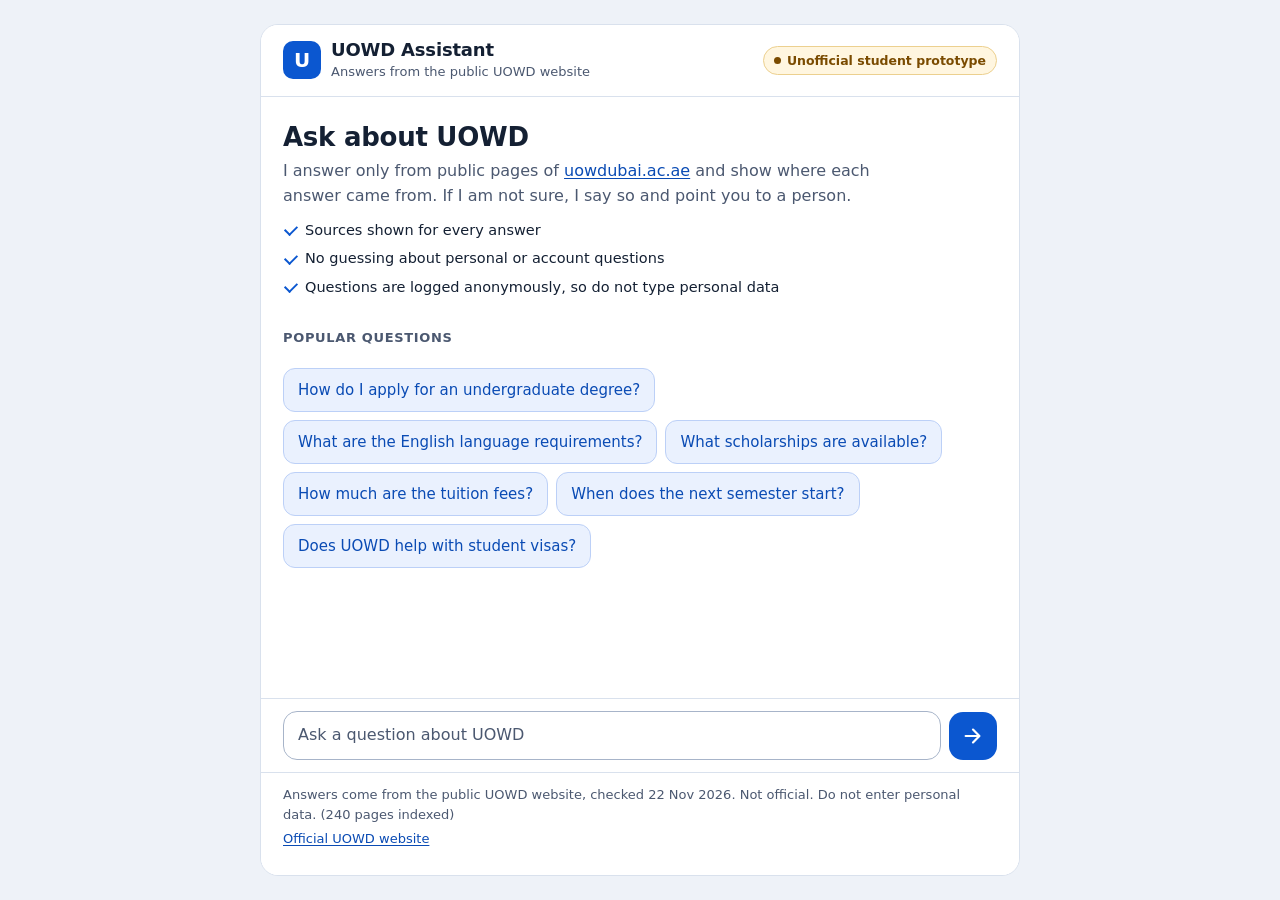
==== index.html @ b7d62529 "Static demo: UOWD Assistant runs fully in the browser (GitHub Pages) Co-Authored-By: Claude Sonnet 5" ====
<!doctype html>
<html lang="en">
<head>
<meta charset="utf-8">
<meta name="viewport" content="width=device-width, initial-scale=1, viewport-fit=cover">
<meta name="color-scheme" content="light dark">
<meta name="theme-color" content="#ffffff" media="(prefers-color-scheme: light)">
<meta name="theme-color" content="#111a2b" media="(prefers-color-scheme: dark)">
<title>UOWD Assistant</title>
<meta name="description" content="Unofficial student prototype: ask questions about the University of Wollongong in Dubai, answered only from the public website.">
<link rel="stylesheet" href="style.css">
</head>
<body>
<a class="skip" href="#question">Skip to question box</a>
<div class="app">
  <header class="top">
    <div class="brand">
      <span class="logo" aria-hidden="true">U</span>
      <div class="brand-text">
        <h1>UOWD Assistant</h1>
        <p class="sub">Answers from the public UOWD website</p>
      </div>
    </div>
    <p class="badge"><span class="badge-dot" aria-hidden="true"></span>Unofficial student prototype</p>
  </header>

  <main class="main" id="main">
    <section id="empty" class="welcome" aria-labelledby="welcome-title">
      <h2 id="welcome-title">Ask about UOWD</h2>
      <p>I answer only from public pages of <a href="https://www.uowdubai.ac.ae" target="_blank" rel="noopener noreferrer">uowdubai.ac.ae</a> and show where each answer came from. If I am not sure, I say so and point you to a person.</p>
      <ul class="promises">
        <li>Sources shown for every answer</li>
        <li>No guessing about personal or account questions</li>
        <li>Questions are logged anonymously, so do not type personal data</li>
      </ul>
    </section>

    <div id="thread" class="thread" role="log" aria-live="polite" aria-relevant="additions" aria-label="Conversation"></div>

    <section class="suggest" aria-labelledby="suggest-title">
      <div class="suggest-head">
        <h2 id="suggest-title" class="suggest-title">Popular questions</h2>
        <button id="moreBtn" class="more-btn" type="button" aria-expanded="true" aria-controls="chips" hidden>More questions</button>
      </div>
      <div id="chips" class="chips"></div>
    </section>

    <p id="status" class="status" role="status" aria-live="polite"></p>
  </main>

  <form id="form" class="composer" autocomplete="off">
    <label for="question" class="sr">Your question about UOWD</label>
    <textarea id="question" rows="1" maxlength="400" dir="auto" placeholder="Ask a question about UOWD" enterkeyhint="send" aria-describedby="composer-hint"></textarea>
    <button id="send" type="submit" class="send" aria-label="Send question">
      <svg viewBox="0 0 24 24" width="22" height="22" aria-hidden="true" focusable="false"><path d="M4 12h13M12 5l7 7-7 7" fill="none" stroke="currentColor" stroke-width="2.4" stroke-linecap="round" stroke-linejoin="round"/></svg>
    </button>
    <p id="composer-hint" class="sr">Press Enter to send, Shift and Enter for a new line. Do not enter personal data.</p>
  </form>

  <footer class="foot">
    <p id="footnote">Answers come from the public UOWD website. Not official. Do not enter personal data.</p>
    <p><a href="https://www.uowdubai.ac.ae" target="_blank" rel="noopener noreferrer">Official UOWD website</a></p>
  </footer>
</div>
<script src="engine.js"></script>
<script src="static-api.js"></script>
<script src="app.js"></script>
</body>
</html>
---- style.css ----
/* UOWD Assistant: plain, light, white and blue helpdesk. No external fonts. */
:root {
  color-scheme: light dark;
  --page: #eef2f8;
  --surface: #ffffff;
  --surface-2: #f5f8fc;
  --ink: #142033;
  --muted: #4b5870;        /* 7.0:1 on white */
  --line: #d9e1ed;
  --line-strong: #a7b4c9;
  --blue: #0b57d0;         /* 6.0:1 with white text */
  --blue-hover: #0846ad;
  --blue-ink: #0a4bb4;     /* links, 7.1:1 on white */
  --blue-soft: #eaf1fe;
  --blue-line: #bcd0f7;
  --ok: #0b6b3a;
  --warn: #7a4b00;
  --warn-soft: #fff6e0;
  --warn-line: #ecd08f;
  --bad: #a1252b;
  --bad-soft: #fdecec;
  --bad-line: #efc0c0;
  --focus: #0b57d0;
  --user: #0b57d0;
  --user-ink: #ffffff;
  --shadow: 0 1px 2px rgba(20, 32, 51, .06), 0 2px 8px rgba(20, 32, 51, .05);
  --radius: 14px;
}
@media (prefers-color-scheme: dark) {
  :root {
    --page: #0b1220;
    --surface: #111a2b;
    --surface-2: #17223a;
    --ink: #e7edf7;
    --muted: #a9b6cb;      /* 8.4:1 on surface */
    --line: #26344f;
    --line-strong: #4a5b7c;
    --blue: #2a5fd0;       /* 5.8:1 with white text */
    --blue-hover: #3a6fe0;
    --blue-ink: #8fb3ff;   /* links, 7.6:1 on surface */
    --blue-soft: #16264a;
    --blue-line: #2f4c88;
    --ok: #7fd8a6;
    --warn: #f2c66d;
    --warn-soft: #2a2312;
    --warn-line: #5f4c1f;
    --bad: #ff9c9c;
    --bad-soft: #2c1517;
    --bad-line: #673035;
    --focus: #8fb3ff;
    --user: #2a5fd0;
    --user-ink: #ffffff;   /* 5.6:1 */
    --shadow: none;
  }
}

* { box-sizing: border-box; }
html { -webkit-text-size-adjust: 100%; }
body {
  margin: 0; background: var(--page); color: var(--ink);
  font: 16px/1.55 system-ui, -apple-system, "Segoe UI", Roboto, "Noto Sans", "Noto Sans Arabic", Tahoma, Arial, sans-serif;
  overflow-x: hidden;
}
.sr { position: absolute !important; width: 1px; height: 1px; overflow: hidden; clip: rect(0 0 0 0); white-space: nowrap; margin: -1px; padding: 0; border: 0; }
.skip { position: absolute; left: -999px; top: 0; background: var(--surface); color: var(--blue-ink); padding: 10px 14px; z-index: 20; border-radius: 8px; }
.skip:focus { left: 8px; top: 8px; }
a { color: var(--blue-ink); text-underline-offset: 2px; overflow-wrap: anywhere; }
:focus-visible { outline: 3px solid var(--focus); outline-offset: 2px; border-radius: 6px; }
button { font: inherit; }
[hidden] { display: none !important; }

/* Layout */
.app { max-width: 760px; margin: 0 auto; min-height: 100vh; min-height: 100dvh; display: flex; flex-direction: column; background: var(--surface); }
.top { display: flex; flex-wrap: wrap; align-items: center; justify-content: space-between; gap: 8px 12px; padding: 12px 16px; border-bottom: 1px solid var(--line); background: var(--surface); }
.brand { display: flex; gap: 10px; align-items: center; min-width: 0; }
.logo { flex: none; width: 38px; height: 38px; border-radius: 10px; background: var(--blue); color: #fff; font-weight: 700; font-size: 20px; display: grid; place-items: center; }
h1 { margin: 0; font-size: 18px; line-height: 1.2; letter-spacing: -.01em; }
.sub { margin: 1px 0 0; font-size: 13px; color: var(--muted); }
.badge { display: inline-flex; align-items: center; gap: 6px; margin: 0; padding: 4px 10px; border-radius: 999px; background: var(--warn-soft); color: var(--warn); font-size: 12.5px; font-weight: 600; border: 1px solid var(--warn-line); white-space: nowrap; }
.badge-dot { width: 7px; height: 7px; border-radius: 50%; background: currentColor; }

.main { flex: 1; padding: 16px; display: flex; flex-direction: column; gap: 14px; min-width: 0; }

/* Welcome */
.welcome { padding: 2px 0 4px; }
.welcome h2 { margin: 0 0 6px; font-size: 22px; line-height: 1.25; letter-spacing: -.01em; }
.welcome p { margin: 0 0 10px; color: var(--muted); max-width: 60ch; }
.promises { margin: 0; padding: 0; list-style: none; display: grid; gap: 6px; font-size: 14.5px; color: var(--ink); }
.promises li { position: relative; padding-left: 22px; }
.promises li::before { content: ""; position: absolute; left: 2px; top: .45em; width: 10px; height: 6px; border-left: 2px solid var(--blue); border-bottom: 2px solid var(--blue); transform: rotate(-45deg); }

/* Suggestions */
.suggest { display: flex; flex-direction: column; gap: 8px; }
.suggest-head { display: flex; align-items: center; justify-content: space-between; gap: 8px; min-height: 44px; }
.suggest-title { margin: 0; font-size: 13px; font-weight: 700; color: var(--muted); text-transform: uppercase; letter-spacing: .05em; }
.suggest.collapsed .suggest-title { position: absolute; width: 1px; height: 1px; overflow: hidden; clip: rect(0 0 0 0); }
.more-btn { min-height: 44px; padding: 0 14px; border: 1px solid var(--line-strong); border-radius: 999px; background: var(--surface); color: var(--blue-ink); font-size: 14.5px; font-weight: 600; cursor: pointer; display: inline-flex; align-items: center; gap: 6px; }
.more-btn::after { content: ""; width: 7px; height: 7px; border-right: 2px solid currentColor; border-bottom: 2px solid currentColor; transform: rotate(45deg) translate(-2px, -2px); }
.more-btn[aria-expanded="true"]::after { transform: rotate(-135deg) translate(-1px, -1px); }
.more-btn:hover { background: var(--blue-soft); }
.chips { display: flex; flex-wrap: wrap; gap: 8px; }
.chip { text-align: start; min-height: 44px; padding: 9px 14px; border: 1px solid var(--blue-line); background: var(--blue-soft); color: var(--blue-ink); font-size: 15px; font-weight: 500; line-height: 1.35; border-radius: 12px; cursor: pointer; max-width: 100%; }
.chip:hover:not(:disabled) { border-color: var(--blue); }
.chip:disabled { opacity: .55; cursor: default; }
.status { margin: 0; min-height: 1.2em; font-size: 14px; color: var(--muted); }
.status:empty { min-height: 0; }

/* Thread */
.thread { display: flex; flex-direction: column; gap: 16px; }
.thread:empty { display: none; }
.row { scroll-margin: 12px 0 100px; display: flex; flex-direction: column; max-width: 100%; min-width: 0; }
.row.user { align-items: flex-end; }
.user .bubble { padding: 10px 14px; border-radius: 18px 18px 4px 18px; max-width: 88%; background: var(--user); color: var(--user-ink); overflow-wrap: anywhere; white-space: pre-wrap; }

/* Answer card */
.card { width: 100%; background: var(--surface); border: 1px solid var(--line); border-radius: var(--radius); box-shadow: var(--shadow); overflow: hidden; }
.card-body { padding: 14px 16px 12px; }
.card-kicker { display: flex; align-items: center; gap: 8px; margin: 0 0 6px; font-size: 13px; font-weight: 700; color: var(--muted); text-transform: uppercase; letter-spacing: .05em; }
.answer { font-size: 16.5px; line-height: 1.6; overflow-wrap: anywhere; }
.answer p { margin: 0 0 .75em; max-width: 65ch; }
.answer p:last-child, .answer ul:last-child { margin-bottom: 0; }
.answer ul { margin: 0 0 .75em; padding-inline-start: 1.2em; }
.answer li { margin: 0 0 .3em; }
.meta { display: flex; flex-wrap: wrap; align-items: center; gap: 4px 6px; margin: 12px 0 0; font-size: 13.5px; color: var(--muted); }
.meta .sep { opacity: .6; }
.conf-dot { display: inline-block; width: 8px; height: 8px; border-radius: 50%; margin-inline-end: 4px; vertical-align: 1px; }
.conf-high .conf-dot { background: var(--ok); }
.conf-medium .conf-dot { background: var(--warn); }
.conf-low .conf-dot { background: var(--bad); }
.actions { display: flex; flex-wrap: wrap; align-items: center; gap: 8px; padding: 8px 12px; border-top: 1px solid var(--line); background: var(--surface-2); }
.actions .spacer { flex: 1; }
.btn { display: inline-flex; align-items: center; justify-content: center; gap: 6px; min-height: 44px; min-width: 44px; padding: 0 12px; border: 1px solid var(--line-strong); border-radius: 10px; background: var(--surface); color: var(--ink); font-size: 14.5px; font-weight: 500; cursor: pointer; }
.btn:hover:not(:disabled) { border-color: var(--blue); color: var(--blue-ink); }
.btn:disabled { cursor: default; opacity: .6; }
.btn svg { flex: none; }
.btn.primary { background: var(--blue); border-color: var(--blue); color: #fff; }
.btn.primary:hover:not(:disabled) { background: var(--blue-hover); border-color: var(--blue-hover); color: #fff; }
.btn.picked { border-color: var(--blue); background: var(--blue-soft); color: var(--blue-ink); font-weight: 700; opacity: 1; }
.fb { display: inline-flex; align-items: center; gap: 8px; margin-inline-start: auto; }
.fb-label { font-size: 14px; color: var(--muted); }

/* Refused */
.card.refused { border-color: var(--warn-line); }
.card.refused .card-kicker { color: var(--warn); }

/* Sources */
.sources-wrap { padding: 0 16px 14px; }
.sources-title { margin: 4px 0 8px; font-size: 13px; font-weight: 700; color: var(--muted); text-transform: uppercase; letter-spacing: .05em; }
.sources { margin: 0; padding: 0; list-style: none; display: grid; gap: 8px; }
.source { border: 1px solid var(--line); border-radius: 12px; padding: 10px 12px; background: var(--surface-2); min-width: 0; }
.source-title { margin: 0; font-size: 15px; font-weight: 600; line-height: 1.35; overflow-wrap: anywhere; }
.source-path { margin: 2px 0 0; font-size: 12.5px; color: var(--muted); font-family: ui-monospace, "Cascadia Mono", Consolas, monospace; overflow-wrap: anywhere; direction: ltr; text-align: start; }
.source-snippet { margin: 6px 0 0; font-size: 14px; line-height: 1.5; color: var(--muted); overflow-wrap: anywhere; }
.source-link { display: inline-flex; align-items: center; gap: 4px; min-height: 44px; margin-top: 2px; font-size: 14.5px; font-weight: 600; }
.show-more { margin-top: 8px; width: 100%; }

/* Hand-off */
.handoff { display: flex; gap: 12px; margin: 0 16px 14px; padding: 12px 14px; border: 1px solid var(--blue-line); border-inline-start: 4px solid var(--blue); border-radius: 12px; background: var(--blue-soft); }
.handoff-icon { flex: none; width: 32px; height: 32px; border-radius: 50%; background: var(--blue); color: #fff; display: grid; place-items: center; }
.handoff h3 { margin: 0 0 2px; font-size: 15.5px; color: var(--ink); }
.handoff p { margin: 0; font-size: 15px; line-height: 1.5; overflow-wrap: anywhere; }

/* Loading */
.loading .card-body { padding-bottom: 14px; }
.typing { display: inline-flex; gap: 5px; align-items: center; height: 20px; }
.dot { width: 7px; height: 7px; border-radius: 50%; background: var(--muted); animation: blink 1.2s infinite ease-in-out; }
.dot:nth-child(2) { animation-delay: .2s; }
.dot:nth-child(3) { animation-delay: .4s; }
.skel { height: 12px; border-radius: 6px; margin: 10px 0 0; background: linear-gradient(90deg, var(--surface-2) 0%, var(--line) 50%, var(--surface-2) 100%); background-size: 200% 100%; animation: shimmer 1.4s infinite linear; }
.skel.w1 { width: 92%; } .skel.w2 { width: 78%; } .skel.w3 { width: 55%; }
.slow-note { display: flex; flex-wrap: wrap; align-items: center; gap: 8px 12px; margin: 12px 0 0; font-size: 14px; color: var(--muted); }
@keyframes blink { 0%, 80%, 100% { opacity: .25; } 40% { opacity: 1; } }
@keyframes shimmer { from { background-position: 100% 0; } to { background-position: -100% 0; } }

/* Error */
.card.error { border-color: var(--bad-line); background: var(--bad-soft); }
.card.error .card-kicker { color: var(--bad); }
.card.error .answer { font-size: 15.5px; }

/* Composer */
.composer { position: sticky; bottom: 0; z-index: 4; display: flex; align-items: flex-end; gap: 8px; padding: 10px 16px calc(10px + env(safe-area-inset-bottom)); background: var(--surface); border-top: 1px solid var(--line); }
.composer textarea { flex: 1; min-width: 0; min-height: 48px; max-height: 140px; resize: none; padding: 12px 14px; border: 1px solid var(--line-strong); border-radius: 14px; font: inherit; line-height: 1.4; color: var(--ink); background: var(--surface); }
.composer textarea::placeholder { color: var(--muted); opacity: 1; }
.composer textarea:focus-visible { border-color: var(--blue); outline: 3px solid var(--focus); outline-offset: 1px; }
.send { flex: none; width: 48px; height: 48px; border: 0; border-radius: 14px; background: var(--blue); color: #fff; cursor: pointer; display: grid; place-items: center; }
.send:hover:not(:disabled) { background: var(--blue-hover); }
.send:disabled { opacity: .5; cursor: default; }

.foot { padding: 12px 16px 18px; font-size: 13px; color: var(--muted); border-top: 1px solid var(--line); background: var(--surface); }
.foot p { margin: 0 0 4px; }
.foot a { display: inline-block; min-height: 24px; }

@media (prefers-reduced-motion: reduce) {
  .dot, .skel { animation: none; }
  .dot { opacity: .6; }
  * { scroll-behavior: auto !important; transition: none !important; }
}

@media (min-width: 760px) {
  .app { margin: 24px auto; min-height: calc(100vh - 48px); border-radius: 18px; border: 1px solid var(--line); overflow: clip; }
  .top { padding: 14px 22px; }
  .main { padding: 22px; }
  .composer { padding: 12px 22px; }
  .foot { padding: 12px 22px 18px; }
  .user .bubble { max-width: 75%; }
  .welcome h2 { font-size: 26px; }
}
@media (max-width: 360px) {
  .main, .top, .composer, .foot { padding-left: 12px; padding-right: 12px; }
  .card-body { padding: 12px; }
  .sources-wrap { padding: 0 12px 12px; }
  .handoff { margin: 0 12px 12px; }
  .actions { padding: 8px; gap: 6px; }
  .actions .btn { padding: 0 10px; }
  .badge { font-size: 12px; }
}
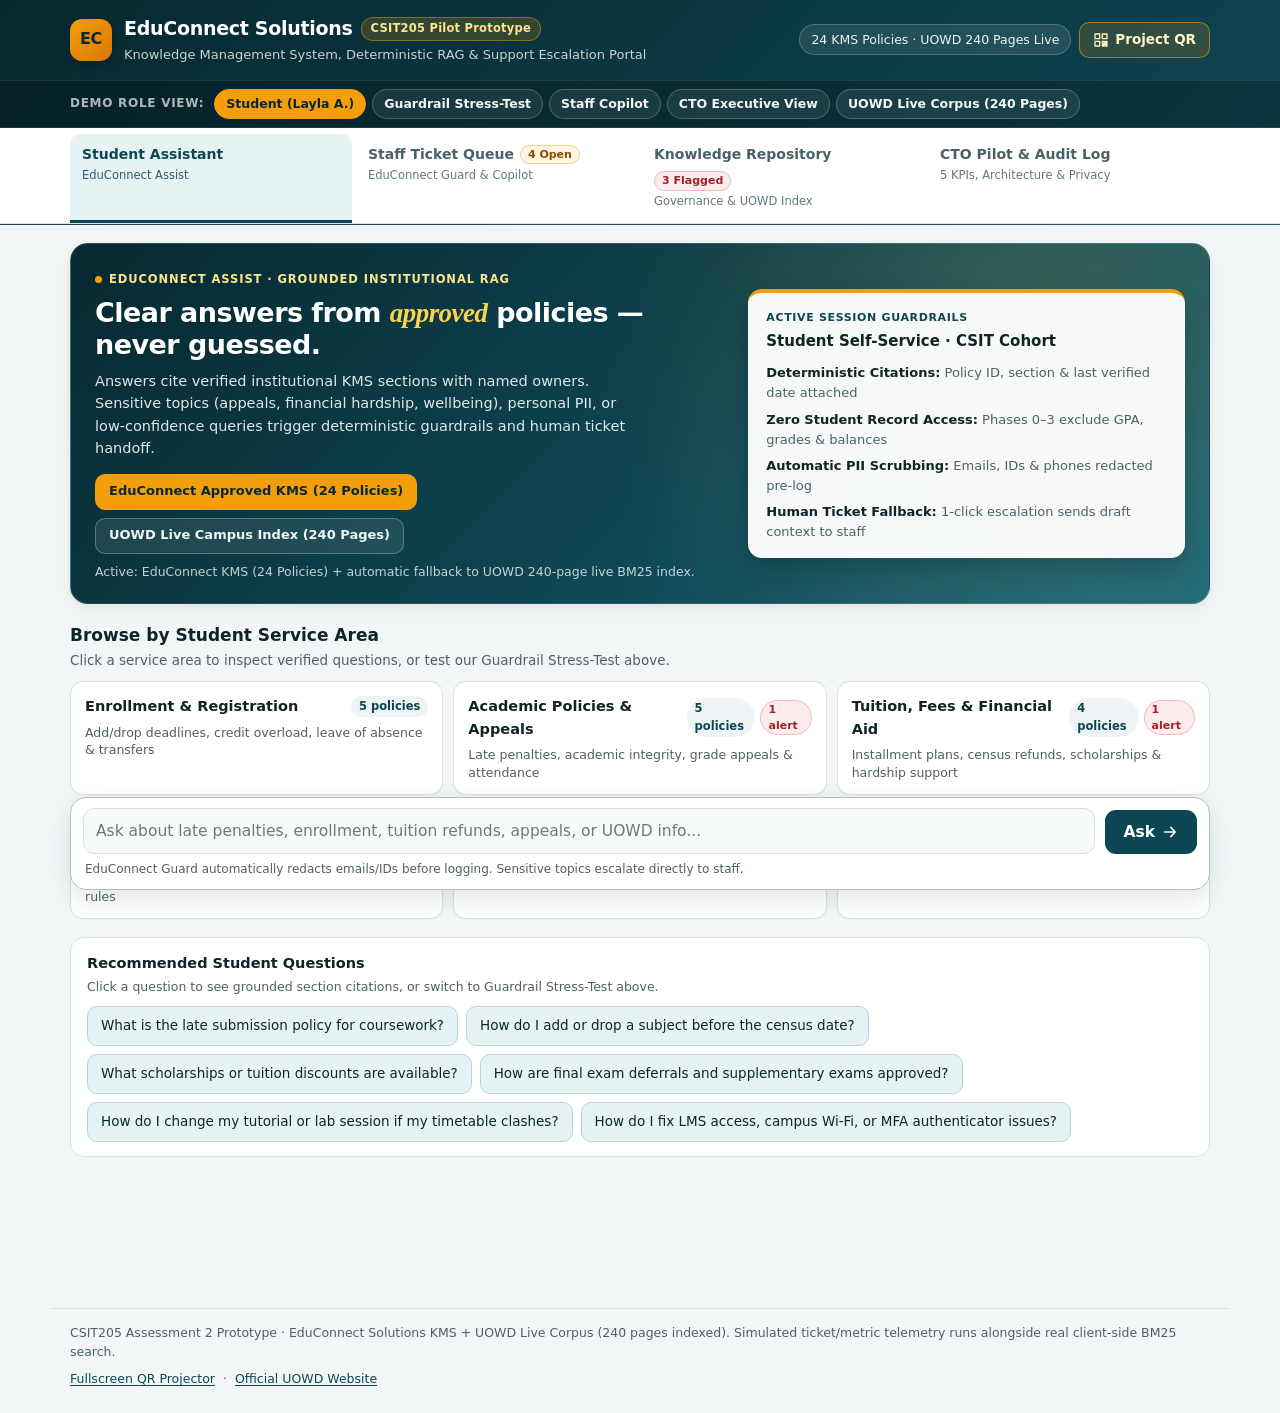
==== commit 7d97aee2: "Upgrade portal to EduConnect Solutions KMS & RAG Pilot + UOWD Live Corpus" ====
--- a/index.html
+++ b/index.html
@@ -3,67 +3,344 @@
 <head>
 <meta charset="utf-8">
 <meta name="viewport" content="width=device-width, initial-scale=1, viewport-fit=cover">
-<meta name="color-scheme" content="light dark">
-<meta name="theme-color" content="#ffffff" media="(prefers-color-scheme: light)">
-<meta name="theme-color" content="#111a2b" media="(prefers-color-scheme: dark)">
-<title>UOWD Assistant</title>
-<meta name="description" content="Unofficial student prototype: ask questions about the University of Wollongong in Dubai, answered only from the public website.">
+<meta name="theme-color" content="#0a2e36">
+<title>EduConnect Solutions — KMS &amp; AI Support Pilot (CSIT205)</title>
+<meta name="description" content="CSIT205 prototype for EduConnect Solutions: enterprise knowledge management system, deterministic RAG assistant, human ticket escalation, and UOWD 240-page live campus corpus.">
 <link rel="stylesheet" href="style.css">
 </head>
 <body>
-<a class="skip" href="#question">Skip to question box</a>
-<div class="app">
-  <header class="top">
-    <div class="brand">
-      <span class="logo" aria-hidden="true">U</span>
-      <div class="brand-text">
-        <h1>UOWD Assistant</h1>
-        <p class="sub">Answers from the public UOWD website</p>
-      </div>
-    </div>
-    <p class="badge"><span class="badge-dot" aria-hidden="true"></span>Unofficial student prototype</p>
+<a class="skip" href="#question">Skip to assistant input</a>
+
+<div class="shell">
+  <!-- Executive Top Header -->
+  <header class="topbar">
+    <div class="topbar-inner">
+      <div class="brand">
+        <span class="logo" aria-hidden="true">EC</span>
+        <div class="brand-text">
+          <div class="brand-row">
+            <h1>EduConnect Solutions</h1>
+            <span class="course-pill">CSIT205 Pilot Prototype</span>
+          </div>
+          <p class="sub">Knowledge Management System, Deterministic RAG &amp; Support Escalation Portal</p>
+        </div>
+      </div>
+
+      <div class="topbar-actions">
+        <span id="corpusBadge" class="status-pill">24 KMS Policies · UOWD 240 Pages Live</span>
+        <button id="qrOpenBtn" type="button" class="btn-ghost-light">
+          <svg viewBox="0 0 24 24" width="16" height="16" aria-hidden="true" focusable="false"><path d="M3 3h7v7H3zM14 3h7v7h-7zM3 14h7v7H3zM14 14h3v3h-3zM18 18h3v3h-3zM14 19h2v2h-2zM19 14h2v2h-2z" fill="none" stroke="currentColor" stroke-width="2" stroke-linejoin="round"/></svg>
+          <span>Project QR</span>
+        </button>
+      </div>
+    </div>
+
+    <!-- Quick Demo Role Switcher (matches enterprise portal workflow, no login lock) -->
+    <div class="persona-strip">
+      <div class="persona-inner">
+        <span class="persona-label">Demo Role View:</span>
+        <div id="personaBar" class="persona-pills" role="group" aria-label="Quick demo role switcher"></div>
+      </div>
+    </div>
+
+    <!-- Primary 4-Tab Portal Navigation -->
+    <nav class="tabs-bar" aria-label="Portal workspaces">
+      <div class="tabs-inner" role="tablist">
+        <button id="tabBtnAssistant" class="tab-btn active" type="button" role="tab" aria-selected="true" aria-controls="panelAssistant" data-tab="assistant">
+          <span class="tab-title">Student Assistant</span>
+          <span class="tab-sub">EduConnect Assist</span>
+        </button>
+        <button id="tabBtnTickets" class="tab-btn" type="button" role="tab" aria-selected="false" aria-controls="panelTickets" data-tab="tickets">
+          <span class="tab-title">Staff Ticket Queue <span id="openTicketBadge" class="count-pill warn">3 Open</span></span>
+          <span class="tab-sub">EduConnect Guard &amp; Copilot</span>
+        </button>
+        <button id="tabBtnKms" class="tab-btn" type="button" role="tab" aria-selected="false" aria-controls="panelKms" data-tab="kms">
+          <span class="tab-title">Knowledge Repository <span id="conflictBadge" class="count-pill bad">3 Flagged</span></span>
+          <span class="tab-sub">Governance &amp; UOWD Index</span>
+        </button>
+        <button id="tabBtnCto" class="tab-btn" type="button" role="tab" aria-selected="false" aria-controls="panelCto" data-tab="cto">
+          <span class="tab-title">CTO Pilot &amp; Audit Log</span>
+          <span class="tab-sub">5 KPIs, Architecture &amp; Privacy</span>
+        </button>
+      </div>
+    </nav>
   </header>
 
-  <main class="main" id="main">
-    <section id="empty" class="welcome" aria-labelledby="welcome-title">
-      <h2 id="welcome-title">Ask about UOWD</h2>
-      <p>I answer only from public pages of <a href="https://www.uowdubai.ac.ae" target="_blank" rel="noopener noreferrer">uowdubai.ac.ae</a> and show where each answer came from. If I am not sure, I say so and point you to a person.</p>
-      <ul class="promises">
-        <li>Sources shown for every answer</li>
-        <li>No guessing about personal or account questions</li>
-        <li>Questions are logged anonymously, so do not type personal data</li>
-      </ul>
+  <main class="workspace">
+    <!-- ==================== TAB 1: STUDENT ASSISTANT ==================== -->
+    <section id="panelAssistant" class="tab-panel" role="tabpanel" aria-labelledby="tabBtnAssistant">
+      <!-- Hero Banner -->
+      <div class="hero">
+        <div class="hero-copy">
+          <p class="hero-kicker"><span class="kicker-dot" aria-hidden="true"></span>EDUCONNECT ASSIST · GROUNDED INSTITUTIONAL RAG</p>
+          <h2>Clear answers from <em>approved</em> policies &mdash; never guessed.</h2>
+          <p class="hero-lead">Answers cite verified institutional KMS sections with named owners. Sensitive topics (appeals, financial hardship, wellbeing), personal PII, or low-confidence queries trigger deterministic guardrails and human ticket handoff.</p>
+
+          <div class="engine-switch" role="group" aria-label="Knowledge corpus selector">
+            <button id="modeEduConnect" type="button" class="engine-btn active">EduConnect Approved KMS (24 Policies)</button>
+            <button id="modeUowd" type="button" class="engine-btn">UOWD Live Campus Index (240 Pages)</button>
+          </div>
+          <p class="engine-hint" id="engineHint">Active: EduConnect KMS primary + automatic fallback to UOWD 240-page BM25 corpus for campus queries.</p>
+        </div>
+
+        <aside class="hero-card" aria-label="Active session guardrails">
+          <p class="hero-card-kicker">Active Session Guardrails</p>
+          <p id="personaTag" class="persona-active">Student Self-Service · CSIT Cohort</p>
+          <ul class="guard-list">
+            <li><strong>Deterministic Citations:</strong> Policy ID, section &amp; last verified date attached</li>
+            <li><strong>Zero Student Record Access:</strong> Phases 0&ndash;3 exclude GPA, grades &amp; balances</li>
+            <li><strong>Automatic PII Scrubbing:</strong> Emails, IDs &amp; phones redacted pre-log</li>
+            <li><strong>Human Ticket Fallback:</strong> 1-click escalation sends draft context to staff</li>
+          </ul>
+        </aside>
+      </div>
+
+      <!-- Browse by Service Category (2x3 Grid) -->
+      <section class="section-block" aria-labelledby="catHeading">
+        <div class="section-head">
+          <div>
+            <h3 id="catHeading">Browse by Student Service Area</h3>
+            <p class="section-sub">Click a service area to inspect verified questions, or test our Guardrail Stress-Test above.</p>
+          </div>
+          <button id="clearCatBtn" type="button" class="btn-outline" hidden>Show all categories</button>
+        </div>
+        <div id="categoryGrid" class="category-grid"></div>
+      </section>
+
+      <!-- Assistant Thread & Prompt Suggestions -->
+      <section class="assistant-stage" aria-label="Interactive Q and A">
+        <div id="suggestSection" class="suggest-box">
+          <div class="suggest-head">
+            <div>
+              <h3 id="suggestTitle" class="suggest-title">Recommended Student Questions</h3>
+              <p id="suggestSub" class="suggest-sub">Select a prompt below or type any institutional / UOWD question at the bottom.</p>
+            </div>
+            <div class="suggest-controls">
+              <button id="clearThreadBtn" type="button" class="btn-outline" hidden>Clear thread</button>
+              <button id="moreBtn" class="btn-outline" type="button" aria-expanded="true" aria-controls="chips" hidden>Show suggestions</button>
+            </div>
+          </div>
+          <div id="chips" class="chips"></div>
+        </div>
+
+        <p id="status" class="status" role="status" aria-live="polite"></p>
+        <div id="thread" class="thread" role="log" aria-live="polite" aria-relevant="additions" aria-label="Conversation history"></div>
+      </section>
+
+      <!-- Composer -->
+      <form id="form" class="composer" autocomplete="off">
+        <div class="composer-wrap">
+          <label for="question" class="sr">Ask EduConnect Assistant or UOWD Campus Corpus</label>
+          <textarea id="question" rows="1" maxlength="400" dir="auto" placeholder="Ask about late penalties, enrollment, tuition refunds, appeals, or live UOWD campus info..." enterkeyhint="send" aria-describedby="composerHint"></textarea>
+          <button id="send" type="submit" class="send-btn" aria-label="Ask assistant">
+            <span>Ask</span>
+            <svg viewBox="0 0 24 24" width="18" height="18" aria-hidden="true" focusable="false"><path d="M5 12h14M13 6l6 6-6 6" fill="none" stroke="currentColor" stroke-width="2.2" stroke-linecap="round" stroke-linejoin="round"/></svg>
+          </button>
+        </div>
+        <p id="composerHint" class="composer-hint">EduConnect Guard automatically redacts emails/IDs before logging. Sensitive topics escalate directly to staff.</p>
+      </form>
     </section>
 
-    <div id="thread" class="thread" role="log" aria-live="polite" aria-relevant="additions" aria-label="Conversation"></div>
-
-    <section class="suggest" aria-labelledby="suggest-title">
-      <div class="suggest-head">
-        <h2 id="suggest-title" class="suggest-title">Popular questions</h2>
-        <button id="moreBtn" class="more-btn" type="button" aria-expanded="true" aria-controls="chips" hidden>More questions</button>
-      </div>
-      <div id="chips" class="chips"></div>
+    <!-- ==================== TAB 2: STAFF TICKET QUEUE ==================== -->
+    <section id="panelTickets" class="tab-panel" role="tabpanel" aria-labelledby="tabBtnTickets" hidden>
+      <div class="panel-banner">
+        <div>
+          <p class="panel-kicker">CTO Q1, Q4 &amp; Q8 SOLUTION · EDUCONNECT GUARD</p>
+          <h2>Escalated Support Ticket Queue &amp; Staff AI Copilot</h2>
+          <p>When guardrails decline a sensitive request or confidence falls below threshold, tickets arrive here with the exact retrieved KMS policy and a pre-drafted reply &mdash; eliminating manual cross-system searches.</p>
+        </div>
+      </div>
+
+      <div id="ticketKpis" class="kpi-strip"></div>
+
+      <div class="filter-bar" id="ticketFilters" role="group" aria-label="Filter support tickets">
+        <button type="button" class="filter-pill active" data-tfilter="all">All Tickets</button>
+        <button type="button" class="filter-pill" data-tfilter="open">Open &amp; In Review</button>
+        <button type="button" class="filter-pill" data-tfilter="sensitive">Guardrail: Sensitive</button>
+        <button type="button" class="filter-pill" data-tfilter="governance">KMS Conflict / Low Conf</button>
+        <button type="button" class="filter-pill" data-tfilter="resolved">Resolved</button>
+      </div>
+
+      <div id="ticketList" class="ticket-list"></div>
     </section>
 
-    <p id="status" class="status" role="status" aria-live="polite"></p>
+    <!-- ==================== TAB 3: KNOWLEDGE REPOSITORY ==================== -->
+    <section id="panelKms" class="tab-panel" role="tabpanel" aria-labelledby="tabBtnKms" hidden>
+      <div class="panel-banner">
+        <div>
+          <p class="panel-kicker">CTO Q2 &amp; Q3 SOLUTION · SINGLE SOURCE OF TRUTH</p>
+          <h2>Knowledge Repository &amp; Document Governance</h2>
+          <p>Addresses EduConnect's fragmented helpdesk folders: enforces named document owners, verification timestamps, conflict detection, plus live inspection of the 240 crawled UOWD public pages.</p>
+        </div>
+        <div class="kms-source-switch" role="group" aria-label="Repository dataset switch">
+          <button id="kmsBtnEdu" type="button" class="btn-tab-sub active">EduConnect KMS (24 Policies)</button>
+          <button id="kmsBtnUowd" type="button" class="btn-tab-sub">UOWD Live Index (240 Pages)</button>
+        </div>
+      </div>
+
+      <div id="kmsKpis" class="kpi-strip"></div>
+
+      <div class="kms-controls">
+        <label for="kmsSearch" class="sr">Search repository documents</label>
+        <input id="kmsSearch" type="search" class="kms-search" placeholder="Search by policy ID (e.g. KMS-POL-309), title, owner, or UOWD page URL...">
+        <select id="kmsStatusFilter" class="kms-select" aria-label="Filter by governance status">
+          <option value="all">All Governance States</option>
+          <option value="flagged">Conflicts &amp; Stale Flagged Only</option>
+          <option value="verified">Verified &amp; Owned Only</option>
+        </select>
+        <select id="kmsCatFilter" class="kms-select" aria-label="Filter by service category">
+          <option value="all">All Categories</option>
+        </select>
+      </div>
+
+      <div id="kmsList" class="kms-list"></div>
+    </section>
+
+    <!-- ==================== TAB 4: CTO PILOT & AUDIT LOG ==================== -->
+    <section id="panelCto" class="tab-panel" role="tabpanel" aria-labelledby="tabBtnCto" hidden>
+      <div class="panel-banner">
+        <div>
+          <p class="panel-kicker">CTO Q5&ndash;Q10 EXECUTIVE BRIEFING</p>
+          <h2>Pilot Evaluation Metrics, Architecture &amp; Security Audit Log</h2>
+          <p>Tracks all five pilot success criteria requested by the EduConnect CTO, live PII-redacted audit events from this browser session, and the costed RAG vs. fine-tuning architecture.</p>
+        </div>
+      </div>
+
+      <h3 class="subhead">1. CTO's Five Pilot Success Measures (Baseline vs. Pilot Target)</h3>
+      <div id="pilotKpiGrid" class="pilot-kpi-grid"></div>
+
+      <div class="cto-split">
+        <section class="cto-card" aria-labelledby="auditHeading">
+          <div class="cto-card-head">
+            <div>
+              <h3 id="auditHeading">2. Live PII-Redacted Security Audit Trail</h3>
+              <p class="muted-small">Every question you ask in Student Assistant appends here in real time. Zero IPs stored; emails &amp; student IDs redacted deterministically.</p>
+            </div>
+            <span id="auditCountBadge" class="count-pill ok">5 Events</span>
+          </div>
+          <div class="table-scroll">
+            <table class="data-table">
+              <thead>
+                <tr>
+                  <th>Time (UTC)</th>
+                  <th>Redacted Query</th>
+                  <th>Mode / Guardrail</th>
+                  <th>Rule &amp; Citation</th>
+                </tr>
+              </thead>
+              <tbody id="auditTableBody"></tbody>
+            </table>
+          </div>
+        </section>
+
+        <section class="cto-card" aria-labelledby="archHeading">
+          <h3 id="archHeading">3. Deterministic 5-Stage RAG Pipeline</h3>
+          <ol class="flow-steps">
+            <li><strong>Approved Ingestion:</strong> Indexed KMS docs with owner metadata (never raw student records).</li>
+            <li><strong>Hybrid BM25 / Vector Retrieval:</strong> Top chunks scored against confidence threshold.</li>
+            <li><strong>Deterministic Guardrails (Non-LLM):</strong> Regex + rule layer intercepts appeals, hardship, wellbeing, PII &amp; prompt injections before LLM generation.</li>
+            <li><strong>Bounded Edge LLM / Extractive Quote:</strong> Answers strictly from retrieved chunks with inline section citations.</li>
+            <li><strong>Ticketing Handoff + Audit:</strong> Low-confidence/sensitive queries package context into Staff Ticket Queue &amp; redact PII pre-log.</li>
+          </ol>
+
+          <div class="callout-uowd">
+            <strong>UAE Residency Note (Verified 22 Nov 2026):</strong> AWS Bedrock Managed Knowledge Bases is not yet confirmed in <code>me-central-1</code> (UAE), whereas Azure AI Search supports UAE North &mdash; making Azure the lower-risk UAE residency deployment target.
+          </div>
+        </section>
+      </div>
+
+      <div class="cto-split">
+        <section class="cto-card" aria-labelledby="ragVsFtHeading">
+          <h3 id="ragVsFtHeading">4. Why RAG Wins Over Fine-Tuning (CTO Q3 &amp; Q9)</h3>
+          <div class="table-scroll">
+            <table class="data-table">
+              <thead>
+                <tr><th>Criterion</th><th>RAG (Recommended)</th><th>Fine-Tuning (Rejected)</th></tr>
+              </thead>
+              <tbody>
+                <tr><td><strong>Policy Updates</strong></td><td>Re-index changed article in seconds</td><td>Requires costly retraining per policy update</td></tr>
+                <tr><td><strong>Citations &amp; Audit</strong></td><td>Retrieved section ID cited by construction</td><td>Cannot reliably verify source clause</td></tr>
+                <tr><td><strong>Access &amp; Privacy</strong></td><td>Zero PII in weights; strict RBAC filtering</td><td>Baked-in training facts cannot be role-trimmed</td></tr>
+                <tr><td><strong>Client Team Fit</strong></td><td>Maintainable by existing EduConnect IT devs</td><td>Needs ML engineers (CTO Q9: none in house)</td></tr>
+              </tbody>
+            </table>
+          </div>
+        </section>
+
+        <section class="cto-card" aria-labelledby="costHeading">
+          <h3 id="costHeading">5. Monthly Cloud Cost Model (10,000 Queries/Mo [Assumed])</h3>
+          <div class="table-scroll">
+            <table class="data-table">
+              <thead>
+                <tr><th>Tier Scenario</th><th>LLM + Embeddings + Vector Search</th><th>Est. Total / Month</th></tr>
+              </thead>
+              <tbody>
+                <tr><td><strong>Lowest (Gemini 3.1 Flash-Lite)</strong></td><td>$7.50 LLM + $0.42 embed + $10.25 search</td><td><strong>~$18 / month</strong></td></tr>
+                <tr><td><strong>Recommended (Gemini 3.8 Flash)</strong></td><td>$20.63 LLM + $0.42 embed + $10.25 search</td><td><strong>~$31 / month</strong></td></tr>
+                <tr><td><strong>High Reasoning (Pro Tier)</strong></td><td>$60.00 LLM + $0.42 embed + $10.25 search</td><td><strong>~$71 / month</strong></td></tr>
+              </tbody>
+            </table>
+          </div>
+          <p class="muted-small cost-note">Takeaway: Model API usage is negligible compared to governance, content ownership &amp; staff evaluation time.</p>
+        </section>
+      </div>
+
+      <section class="cto-card roadmap-card" aria-labelledby="roadmapHeading">
+        <h3 id="roadmapHeading">6. 22-Week Phased Rollout Roadmap (Zero Big-Bang Risk)</h3>
+        <div id="roadmapGrid" class="roadmap-grid"></div>
+      </section>
+    </section>
   </main>
 
-  <form id="form" class="composer" autocomplete="off">
-    <label for="question" class="sr">Your question about UOWD</label>
-    <textarea id="question" rows="1" maxlength="400" dir="auto" placeholder="Ask a question about UOWD" enterkeyhint="send" aria-describedby="composer-hint"></textarea>
-    <button id="send" type="submit" class="send" aria-label="Send question">
-      <svg viewBox="0 0 24 24" width="22" height="22" aria-hidden="true" focusable="false"><path d="M4 12h13M12 5l7 7-7 7" fill="none" stroke="currentColor" stroke-width="2.4" stroke-linecap="round" stroke-linejoin="round"/></svg>
-    </button>
-    <p id="composer-hint" class="sr">Press Enter to send, Shift and Enter for a new line. Do not enter personal data.</p>
-  </form>
-
   <footer class="foot">
-    <p id="footnote">Answers come from the public UOWD website. Not official. Do not enter personal data.</p>
-    <p><a href="https://www.uowdubai.ac.ae" target="_blank" rel="noopener noreferrer">Official UOWD website</a></p>
+    <p id="footnote">CSIT205 Assessment 2 Prototype · EduConnect Solutions KMS + UOWD Live Corpus (240 pages indexed). Simulated ticket/metric telemetry runs alongside real client-side BM25 search.</p>
+    <p class="foot-links">
+      <a href="qr.html">Fullscreen QR Projector</a>
+      <span aria-hidden="true">&middot;</span>
+      <a href="https://www.uowdubai.ac.ae" target="_blank" rel="noopener noreferrer">Official UOWD Website</a>
+    </p>
   </footer>
 </div>
+
+<!-- In-Page QR Modal (CSP-safe canvas via qr.js) -->
+<div id="qrModal" class="modal-backdrop" role="dialog" aria-modal="true" aria-labelledby="qrModalTitle" hidden>
+  <div class="modal-card">
+    <div class="modal-head">
+      <div>
+        <p class="modal-kicker">AUDIENCE LIVE DEMO ACCESS</p>
+        <h2 id="qrModalTitle">Scan to Open EduConnect &amp; UOWD Assistant</h2>
+      </div>
+      <button id="qrCloseBtn" type="button" class="btn-close" aria-label="Close QR dialog">&times;</button>
+    </div>
+    <div class="qr-stage">
+      <canvas id="modalQrCanvas" width="320" height="320" role="img" aria-label="QR code to open this portal"></canvas>
+    </div>
+    <p id="modalQrUrl" class="modal-url"></p>
+    <div class="modal-actions">
+      <a href="qr.html" class="btn-primary">Open Fullscreen Projector Mode</a>
+      <button id="qrCloseBtnBottom" type="button" class="btn-outline">Close</button>
+    </div>
+  </div>
+</div>
+
+<!-- Inline KMS Source Article Inspector Drawer -->
+<div id="articleModal" class="modal-backdrop" role="dialog" aria-modal="true" aria-labelledby="artModalTitle" hidden>
+  <div class="modal-card wide">
+    <div class="modal-head">
+      <div>
+        <p id="artModalId" class="modal-kicker">KMS ARTICLE</p>
+        <h2 id="artModalTitle">Policy Title</h2>
+      </div>
+      <button id="artCloseBtn" type="button" class="btn-close" aria-label="Close article inspector">&times;</button>
+    </div>
+    <div id="artModalBody" class="art-modal-body"></div>
+  </div>
+</div>
+
 <script src="engine.js"></script>
 <script src="static-api.js"></script>
+<script src="educonnect-data.js"></script>
+<script src="qr.js"></script>
 <script src="app.js"></script>
 </body>
 </html>
--- a/style.css
+++ b/style.css
@@ -1,216 +1,821 @@
-/* UOWD Assistant: plain, light, white and blue helpdesk. No external fonts. */
+/* EduConnect Solutions — KMS & AI Support Pilot Portal (CSIT205)
+   Strict CSP safe: no external fonts or inline URLs. */
 :root {
-  color-scheme: light dark;
-  --page: #eef2f8;
+  color-scheme: light;
+  --page: #f3f6f7;
   --surface: #ffffff;
-  --surface-2: #f5f8fc;
-  --ink: #142033;
-  --muted: #4b5870;        /* 7.0:1 on white */
-  --line: #d9e1ed;
-  --line-strong: #a7b4c9;
-  --blue: #0b57d0;         /* 6.0:1 with white text */
-  --blue-hover: #0846ad;
-  --blue-ink: #0a4bb4;     /* links, 7.1:1 on white */
-  --blue-soft: #eaf1fe;
-  --blue-line: #bcd0f7;
-  --ok: #0b6b3a;
-  --warn: #7a4b00;
-  --warn-soft: #fff6e0;
-  --warn-line: #ecd08f;
-  --bad: #a1252b;
+  --surface-2: #f7fafb;
+  --surface-3: #eef4f5;
+  --ink: #0f2429;
+  --muted: #4b6168;
+  --line: #d6e2e4;
+  --line-strong: #acc0c4;
+  --teal-dark: #072830;
+  --teal: #0d4653;
+  --teal-mid: #145e6e;
+  --teal-soft: #e6f2f4;
+  --teal-line: #b6d6dc;
+  --gold: #d97706;
+  --gold-bright: #f59e0b;
+  --gold-soft: #fef6e6;
+  --gold-line: #f3d28f;
+  --ok: #0a6847;
+  --ok-soft: #e7f6ef;
+  --ok-line: #a7dec3;
+  --warn: #8c4d03;
+  --warn-soft: #fff5e2;
+  --warn-line: #efd08d;
+  --bad: #a61e26;
   --bad-soft: #fdecec;
-  --bad-line: #efc0c0;
-  --focus: #0b57d0;
-  --user: #0b57d0;
-  --user-ink: #ffffff;
-  --shadow: 0 1px 2px rgba(20, 32, 51, .06), 0 2px 8px rgba(20, 32, 51, .05);
+  --bad-line: #f2b8bc;
+  --focus: #0d4653;
+  --shadow: 0 2px 6px rgba(7, 40, 48, 0.06), 0 8px 24px rgba(7, 40, 48, 0.04);
   --radius: 14px;
-}
-@media (prefers-color-scheme: dark) {
-  :root {
-    --page: #0b1220;
-    --surface: #111a2b;
-    --surface-2: #17223a;
-    --ink: #e7edf7;
-    --muted: #a9b6cb;      /* 8.4:1 on surface */
-    --line: #26344f;
-    --line-strong: #4a5b7c;
-    --blue: #2a5fd0;       /* 5.8:1 with white text */
-    --blue-hover: #3a6fe0;
-    --blue-ink: #8fb3ff;   /* links, 7.6:1 on surface */
-    --blue-soft: #16264a;
-    --blue-line: #2f4c88;
-    --ok: #7fd8a6;
-    --warn: #f2c66d;
-    --warn-soft: #2a2312;
-    --warn-line: #5f4c1f;
-    --bad: #ff9c9c;
-    --bad-soft: #2c1517;
-    --bad-line: #673035;
-    --focus: #8fb3ff;
-    --user: #2a5fd0;
-    --user-ink: #ffffff;   /* 5.6:1 */
-    --shadow: none;
-  }
 }
 
 * { box-sizing: border-box; }
 html { -webkit-text-size-adjust: 100%; }
 body {
-  margin: 0; background: var(--page); color: var(--ink);
-  font: 16px/1.55 system-ui, -apple-system, "Segoe UI", Roboto, "Noto Sans", "Noto Sans Arabic", Tahoma, Arial, sans-serif;
+  margin: 0;
+  background: var(--page);
+  color: var(--ink);
+  font: 15.5px/1.55 system-ui, -apple-system, "Segoe UI", Roboto, "Noto Sans", Tahoma, Arial, sans-serif;
   overflow-x: hidden;
 }
-.sr { position: absolute !important; width: 1px; height: 1px; overflow: hidden; clip: rect(0 0 0 0); white-space: nowrap; margin: -1px; padding: 0; border: 0; }
-.skip { position: absolute; left: -999px; top: 0; background: var(--surface); color: var(--blue-ink); padding: 10px 14px; z-index: 20; border-radius: 8px; }
-.skip:focus { left: 8px; top: 8px; }
-a { color: var(--blue-ink); text-underline-offset: 2px; overflow-wrap: anywhere; }
-:focus-visible { outline: 3px solid var(--focus); outline-offset: 2px; border-radius: 6px; }
-button { font: inherit; }
+
+.sr {
+  position: absolute !important;
+  width: 1px; height: 1px;
+  overflow: hidden; clip: rect(0 0 0 0);
+  white-space: nowrap; margin: -1px; padding: 0; border: 0;
+}
+.skip {
+  position: absolute; left: -999px; top: 0;
+  background: var(--surface); color: var(--teal);
+  padding: 10px 14px; z-index: 40; border-radius: 8px; font-weight: 600;
+}
+.skip:focus { left: 10px; top: 10px; }
+a { color: var(--teal); text-underline-offset: 2px; overflow-wrap: anywhere; }
+button { font: inherit; color: inherit; }
+:focus-visible { outline: 3px solid var(--gold-bright); outline-offset: 2px; border-radius: 8px; }
 [hidden] { display: none !important; }
-
-/* Layout */
-.app { max-width: 760px; margin: 0 auto; min-height: 100vh; min-height: 100dvh; display: flex; flex-direction: column; background: var(--surface); }
-.top { display: flex; flex-wrap: wrap; align-items: center; justify-content: space-between; gap: 8px 12px; padding: 12px 16px; border-bottom: 1px solid var(--line); background: var(--surface); }
-.brand { display: flex; gap: 10px; align-items: center; min-width: 0; }
-.logo { flex: none; width: 38px; height: 38px; border-radius: 10px; background: var(--blue); color: #fff; font-weight: 700; font-size: 20px; display: grid; place-items: center; }
-h1 { margin: 0; font-size: 18px; line-height: 1.2; letter-spacing: -.01em; }
-.sub { margin: 1px 0 0; font-size: 13px; color: var(--muted); }
-.badge { display: inline-flex; align-items: center; gap: 6px; margin: 0; padding: 4px 10px; border-radius: 999px; background: var(--warn-soft); color: var(--warn); font-size: 12.5px; font-weight: 600; border: 1px solid var(--warn-line); white-space: nowrap; }
-.badge-dot { width: 7px; height: 7px; border-radius: 50%; background: currentColor; }
-
-.main { flex: 1; padding: 16px; display: flex; flex-direction: column; gap: 14px; min-width: 0; }
-
-/* Welcome */
-.welcome { padding: 2px 0 4px; }
-.welcome h2 { margin: 0 0 6px; font-size: 22px; line-height: 1.25; letter-spacing: -.01em; }
-.welcome p { margin: 0 0 10px; color: var(--muted); max-width: 60ch; }
-.promises { margin: 0; padding: 0; list-style: none; display: grid; gap: 6px; font-size: 14.5px; color: var(--ink); }
-.promises li { position: relative; padding-left: 22px; }
-.promises li::before { content: ""; position: absolute; left: 2px; top: .45em; width: 10px; height: 6px; border-left: 2px solid var(--blue); border-bottom: 2px solid var(--blue); transform: rotate(-45deg); }
-
-/* Suggestions */
-.suggest { display: flex; flex-direction: column; gap: 8px; }
-.suggest-head { display: flex; align-items: center; justify-content: space-between; gap: 8px; min-height: 44px; }
-.suggest-title { margin: 0; font-size: 13px; font-weight: 700; color: var(--muted); text-transform: uppercase; letter-spacing: .05em; }
-.suggest.collapsed .suggest-title { position: absolute; width: 1px; height: 1px; overflow: hidden; clip: rect(0 0 0 0); }
-.more-btn { min-height: 44px; padding: 0 14px; border: 1px solid var(--line-strong); border-radius: 999px; background: var(--surface); color: var(--blue-ink); font-size: 14.5px; font-weight: 600; cursor: pointer; display: inline-flex; align-items: center; gap: 6px; }
-.more-btn::after { content: ""; width: 7px; height: 7px; border-right: 2px solid currentColor; border-bottom: 2px solid currentColor; transform: rotate(45deg) translate(-2px, -2px); }
-.more-btn[aria-expanded="true"]::after { transform: rotate(-135deg) translate(-1px, -1px); }
-.more-btn:hover { background: var(--blue-soft); }
+code {
+  font-family: ui-monospace, "Cascadia Mono", Consolas, monospace;
+  font-size: 0.9em;
+  background: var(--surface-3);
+  padding: 2px 6px;
+  border-radius: 5px;
+}
+
+.shell {
+  min-height: 100vh;
+  display: flex;
+  flex-direction: column;
+}
+
+/* ==================== TOP BAR & NAV ==================== */
+.topbar {
+  background: linear-gradient(135deg, var(--teal-dark) 0%, var(--teal) 100%);
+  color: #ffffff;
+  border-bottom: 1px solid rgba(255, 255, 255, 0.12);
+}
+
+.topbar-inner, .persona-inner, .tabs-inner, .workspace, .foot {
+  max-width: 1180px;
+  width: 100%;
+  margin: 0 auto;
+}
+
+.topbar-inner {
+  display: flex;
+  flex-wrap: wrap;
+  align-items: center;
+  justify-content: space-between;
+  gap: 12px 16px;
+  padding: 14px 20px;
+}
+
+.brand { display: flex; align-items: center; gap: 12px; min-width: 0; }
+.logo {
+  flex: none;
+  width: 42px; height: 42px;
+  border-radius: 12px;
+  background: linear-gradient(135deg, var(--gold-bright), var(--gold));
+  color: var(--teal-dark);
+  font-weight: 800;
+  font-size: 16px;
+  letter-spacing: -0.02em;
+  display: grid;
+  place-items: center;
+  box-shadow: 0 3px 10px rgba(0, 0, 0, 0.25);
+}
+.brand-row { display: flex; flex-wrap: wrap; align-items: center; gap: 8px; }
+.topbar h1 { margin: 0; font-size: 19px; font-weight: 700; letter-spacing: -0.015em; }
+.course-pill {
+  padding: 2px 9px;
+  border-radius: 999px;
+  background: rgba(245, 158, 11, 0.18);
+  border: 1px solid rgba(245, 158, 11, 0.45);
+  color: #fde68a;
+  font-size: 11.5px;
+  font-weight: 600;
+  letter-spacing: 0.02em;
+}
+.topbar .sub { margin: 2px 0 0; font-size: 13px; color: rgba(255, 255, 255, 0.78); }
+
+.topbar-actions { display: flex; flex-wrap: wrap; align-items: center; gap: 8px; }
+.status-pill {
+  display: inline-flex; align-items: center; gap: 6px;
+  padding: 5px 11px;
+  border-radius: 999px;
+  background: rgba(255, 255, 255, 0.1);
+  border: 1px solid rgba(255, 255, 255, 0.2);
+  color: #e6f6f7;
+  font-size: 12.5px;
+  font-weight: 500;
+}
+.btn-ghost-light {
+  display: inline-flex; align-items: center; gap: 6px;
+  min-height: 36px;
+  padding: 0 13px;
+  border-radius: 10px;
+  border: 1px solid rgba(245, 158, 11, 0.55);
+  background: rgba(245, 158, 11, 0.16);
+  color: #fef3c7;
+  font-size: 13.5px;
+  font-weight: 600;
+  cursor: pointer;
+}
+.btn-ghost-light:hover { background: rgba(245, 158, 11, 0.28); }
+
+/* Persona Switcher Strip */
+.persona-strip {
+  background: rgba(0, 0, 0, 0.22);
+  border-top: 1px solid rgba(255, 255, 255, 0.08);
+  border-bottom: 1px solid rgba(255, 255, 255, 0.08);
+}
+.persona-inner {
+  display: flex;
+  flex-wrap: wrap;
+  align-items: center;
+  gap: 8px 10px;
+  padding: 8px 20px;
+}
+.persona-label {
+  font-size: 12px;
+  text-transform: uppercase;
+  letter-spacing: 0.06em;
+  color: rgba(255, 255, 255, 0.68);
+  font-weight: 700;
+}
+.persona-pills { display: flex; flex-wrap: wrap; gap: 6px; }
+.persona-pill {
+  min-height: 30px;
+  padding: 3px 11px;
+  border-radius: 999px;
+  border: 1px solid rgba(255, 255, 255, 0.22);
+  background: rgba(255, 255, 255, 0.08);
+  color: #f1f7f8;
+  font-size: 12.5px;
+  font-weight: 600;
+  cursor: pointer;
+}
+.persona-pill:hover { background: rgba(255, 255, 255, 0.18); }
+.persona-pill.active {
+  background: var(--gold-bright);
+  border-color: var(--gold-bright);
+  color: var(--teal-dark);
+}
+
+/* Primary 4-Tab Bar */
+.tabs-bar { background: var(--surface); border-bottom: 1px solid var(--line); }
+.tabs-inner {
+  display: grid;
+  grid-template-columns: repeat(4, minmax(0, 1fr));
+  gap: 4px;
+  padding: 6px 20px 0;
+}
+.tab-btn {
+  display: flex;
+  flex-direction: column;
+  align-items: flex-start;
+  gap: 2px;
+  padding: 10px 12px;
+  border: 0;
+  border-bottom: 3px solid transparent;
+  background: transparent;
+  color: var(--muted);
+  cursor: pointer;
+  text-align: left;
+  border-radius: 10px 10px 0 0;
+}
+.tab-btn:hover { background: var(--surface-2); color: var(--ink); }
+.tab-btn.active {
+  color: var(--teal);
+  border-bottom-color: var(--teal);
+  background: var(--teal-soft);
+}
+.tab-title {
+  display: flex;
+  flex-wrap: wrap;
+  align-items: center;
+  gap: 6px;
+  font-size: 14px;
+  font-weight: 700;
+}
+.tab-sub { font-size: 11.5px; font-weight: 500; opacity: 0.85; }
+
+.count-pill {
+  display: inline-flex;
+  align-items: center;
+  padding: 1px 7px;
+  border-radius: 999px;
+  font-size: 11px;
+  font-weight: 700;
+  line-height: 1.4;
+}
+.count-pill.warn { background: var(--warn-soft); color: var(--warn); border: 1px solid var(--warn-line); }
+.count-pill.bad { background: var(--bad-soft); color: var(--bad); border: 1px solid var(--bad-line); }
+.count-pill.ok { background: var(--ok-soft); color: var(--ok); border: 1px solid var(--ok-line); }
+
+/* ==================== WORKSPACE & HERO ==================== */
+.workspace {
+  flex: 1;
+  padding: 18px 20px 28px;
+  display: flex;
+  flex-direction: column;
+  gap: 18px;
+}
+.tab-panel { display: flex; flex-direction: column; gap: 18px; min-width: 0; }
+
+.hero {
+  position: relative;
+  overflow: hidden;
+  border-radius: 18px;
+  padding: 22px 24px;
+  color: #ffffff;
+  background:
+    radial-gradient(circle at 86% 24%, rgba(245, 158, 11, 0.16), transparent 44%),
+    radial-gradient(circle at 92% 85%, rgba(56, 189, 248, 0.14), transparent 46%),
+    linear-gradient(135deg, var(--teal-dark) 0%, var(--teal-mid) 100%);
+  border: 1px solid rgba(255, 255, 255, 0.12);
+  display: grid;
+  grid-template-columns: 1.45fr 1fr;
+  gap: 20px;
+  align-items: center;
+  box-shadow: var(--shadow);
+}
+.hero-kicker {
+  display: inline-flex; align-items: center; gap: 7px;
+  margin: 0 0 8px;
+  font-size: 11.5px; font-weight: 700; letter-spacing: 0.08em;
+  color: #fde68a;
+}
+.kicker-dot { width: 7px; height: 7px; border-radius: 50%; background: var(--gold-bright); }
+.hero h2 { margin: 0 0 8px; font-size: 27px; line-height: 1.2; letter-spacing: -0.02em; }
+.hero h2 em { font-style: italic; font-family: Georgia, "Times New Roman", serif; color: #fcd34d; font-weight: 600; }
+.hero-lead { margin: 0 0 14px; font-size: 14.5px; color: rgba(255, 255, 255, 0.88); max-width: 60ch; }
+
+.engine-switch { display: flex; flex-wrap: wrap; gap: 8px; }
+.engine-btn {
+  min-height: 36px;
+  padding: 6px 13px;
+  border-radius: 10px;
+  border: 1px solid rgba(255, 255, 255, 0.26);
+  background: rgba(255, 255, 255, 0.09);
+  color: #eef7f8;
+  font-size: 13px;
+  font-weight: 600;
+  cursor: pointer;
+}
+.engine-btn:hover { background: rgba(255, 255, 255, 0.18); }
+.engine-btn.active {
+  background: var(--gold-bright);
+  border-color: var(--gold-bright);
+  color: var(--teal-dark);
+}
+.engine-hint { margin: 8px 0 0; font-size: 12.5px; color: rgba(255, 255, 255, 0.76); }
+
+.hero-card {
+  background: rgba(255, 255, 255, 0.96);
+  color: var(--ink);
+  border-radius: 14px;
+  padding: 16px 18px;
+  border-top: 4px solid var(--gold-bright);
+  box-shadow: 0 10px 26px rgba(0, 0, 0, 0.22);
+}
+.hero-card-kicker {
+  margin: 0 0 4px;
+  font-size: 11px;
+  font-weight: 700;
+  letter-spacing: 0.06em;
+  text-transform: uppercase;
+  color: var(--teal);
+}
+.persona-active { margin: 0 0 10px; font-size: 15px; font-weight: 700; color: var(--ink); }
+.guard-list { margin: 0; padding: 0; list-style: none; display: grid; gap: 6px; font-size: 13px; color: var(--muted); }
+.guard-list li strong { color: var(--ink); }
+
+/* ==================== CATEGORY GRID ==================== */
+.section-block { display: flex; flex-direction: column; gap: 10px; }
+.section-head { display: flex; flex-wrap: wrap; align-items: flex-end; justify-content: space-between; gap: 10px; }
+.section-head h3 { margin: 0; font-size: 17px; }
+.section-sub { margin: 2px 0 0; font-size: 13.5px; color: var(--muted); }
+
+.category-grid {
+  display: grid;
+  grid-template-columns: repeat(3, minmax(0, 1fr));
+  gap: 10px;
+}
+.cat-card {
+  display: flex;
+  flex-direction: column;
+  align-items: flex-start;
+  gap: 6px;
+  padding: 13px 14px;
+  border: 1px solid var(--line);
+  border-radius: 13px;
+  background: var(--surface);
+  text-align: left;
+  cursor: pointer;
+  box-shadow: 0 1px 3px rgba(15, 36, 41, 0.03);
+  transition: border-color 0.14s, transform 0.12s, box-shadow 0.14s;
+}
+.cat-card:hover { border-color: var(--teal); transform: translateY(-1px); box-shadow: var(--shadow); }
+.cat-card.active {
+  border-color: var(--teal);
+  background: var(--teal-soft);
+  box-shadow: 0 0 0 1px var(--teal);
+}
+.cat-top { display: flex; width: 100%; align-items: center; justify-content: space-between; gap: 8px; }
+.cat-name { font-size: 14.5px; font-weight: 700; color: var(--ink); }
+.cat-badges { display: flex; gap: 5px; align-items: center; }
+.cat-count {
+  font-size: 11.5px; font-weight: 600;
+  padding: 2px 8px; border-radius: 999px;
+  background: var(--surface-3); color: var(--teal);
+}
+.cat-desc { margin: 0; font-size: 12.5px; color: var(--muted); line-height: 1.4; }
+
+/* ==================== SUGGESTIONS & THREAD ==================== */
+.assistant-stage { display: flex; flex-direction: column; gap: 12px; }
+.suggest-box {
+  background: var(--surface);
+  border: 1px solid var(--line);
+  border-radius: var(--radius);
+  padding: 14px 16px;
+}
+.suggest-head { display: flex; flex-wrap: wrap; align-items: center; justify-content: space-between; gap: 8px; margin-bottom: 10px; }
+.suggest-title { margin: 0; font-size: 14.5px; font-weight: 700; color: var(--ink); }
+.suggest-sub { margin: 2px 0 0; font-size: 12.5px; color: var(--muted); }
+.suggest-controls { display: flex; gap: 8px; }
+
 .chips { display: flex; flex-wrap: wrap; gap: 8px; }
-.chip { text-align: start; min-height: 44px; padding: 9px 14px; border: 1px solid var(--blue-line); background: var(--blue-soft); color: var(--blue-ink); font-size: 15px; font-weight: 500; line-height: 1.35; border-radius: 12px; cursor: pointer; max-width: 100%; }
-.chip:hover:not(:disabled) { border-color: var(--blue); }
-.chip:disabled { opacity: .55; cursor: default; }
-.status { margin: 0; min-height: 1.2em; font-size: 14px; color: var(--muted); }
-.status:empty { min-height: 0; }
-
-/* Thread */
-.thread { display: flex; flex-direction: column; gap: 16px; }
+.chip {
+  text-align: start;
+  min-height: 40px;
+  padding: 7px 13px;
+  border: 1px solid var(--teal-line);
+  background: var(--teal-soft);
+  color: var(--teal-dark);
+  font-size: 13.5px;
+  font-weight: 500;
+  border-radius: 10px;
+  cursor: pointer;
+}
+.chip:hover:not(:disabled) { border-color: var(--teal); background: #d6ecef; }
+.chip:disabled { opacity: 0.55; cursor: default; }
+.chip.guard-chip {
+  border-color: var(--warn-line);
+  background: var(--warn-soft);
+  color: var(--warn);
+}
+.chip.guard-chip:hover:not(:disabled) { border-color: var(--gold); background: #fde9c4; }
+
+.status { margin: 0; min-height: 0; font-size: 13.5px; color: var(--muted); }
+.thread { display: flex; flex-direction: column; gap: 14px; }
 .thread:empty { display: none; }
-.row { scroll-margin: 12px 0 100px; display: flex; flex-direction: column; max-width: 100%; min-width: 0; }
+.row { scroll-margin: 14px 0 110px; display: flex; flex-direction: column; min-width: 0; }
 .row.user { align-items: flex-end; }
-.user .bubble { padding: 10px 14px; border-radius: 18px 18px 4px 18px; max-width: 88%; background: var(--user); color: var(--user-ink); overflow-wrap: anywhere; white-space: pre-wrap; }
-
-/* Answer card */
-.card { width: 100%; background: var(--surface); border: 1px solid var(--line); border-radius: var(--radius); box-shadow: var(--shadow); overflow: hidden; }
-.card-body { padding: 14px 16px 12px; }
-.card-kicker { display: flex; align-items: center; gap: 8px; margin: 0 0 6px; font-size: 13px; font-weight: 700; color: var(--muted); text-transform: uppercase; letter-spacing: .05em; }
-.answer { font-size: 16.5px; line-height: 1.6; overflow-wrap: anywhere; }
-.answer p { margin: 0 0 .75em; max-width: 65ch; }
+.user .bubble {
+  padding: 10px 15px;
+  border-radius: 16px 16px 4px 16px;
+  max-width: 82%;
+  background: var(--teal);
+  color: #ffffff;
+  font-weight: 500;
+  white-space: pre-wrap;
+  overflow-wrap: anywhere;
+}
+
+/* Answer Card */
+.card {
+  background: var(--surface);
+  border: 1px solid var(--line);
+  border-radius: var(--radius);
+  box-shadow: var(--shadow);
+  overflow: hidden;
+}
+.card.refused { border-color: var(--warn-line); border-top: 4px solid var(--gold); }
+.card.security-blocked { border-color: var(--bad-line); border-top: 4px solid var(--bad); }
+.card.error { border-color: var(--bad-line); background: var(--bad-soft); }
+
+.card-head {
+  display: flex; flex-wrap: wrap; align-items: center; justify-content: space-between;
+  gap: 8px;
+  padding: 11px 16px;
+  background: var(--surface-2);
+  border-bottom: 1px solid var(--line);
+}
+.card-kicker {
+  margin: 0;
+  font-size: 12px;
+  font-weight: 700;
+  text-transform: uppercase;
+  letter-spacing: 0.05em;
+  color: var(--teal);
+}
+.card.refused .card-kicker { color: var(--warn); }
+.card.security-blocked .card-kicker { color: var(--bad); }
+
+.provenance-pills { display: flex; flex-wrap: wrap; gap: 6px; align-items: center; }
+.pill-badge {
+  display: inline-flex; align-items: center; gap: 5px;
+  padding: 2px 9px;
+  border-radius: 999px;
+  font-size: 11.5px;
+  font-weight: 700;
+}
+.pill-badge.ok { background: var(--ok-soft); color: var(--ok); border: 1px solid var(--ok-line); }
+.pill-badge.warn { background: var(--warn-soft); color: var(--warn); border: 1px solid var(--warn-line); }
+.pill-badge.bad { background: var(--bad-soft); color: var(--bad); border: 1px solid var(--bad-line); }
+.pill-badge.neutral { background: var(--surface-3); color: var(--muted); border: 1px solid var(--line); }
+
+.card-body { padding: 14px 16px; }
+.answer { font-size: 15.5px; line-height: 1.6; overflow-wrap: anywhere; }
+.answer p { margin: 0 0 0.7em; max-width: 72ch; }
 .answer p:last-child, .answer ul:last-child { margin-bottom: 0; }
-.answer ul { margin: 0 0 .75em; padding-inline-start: 1.2em; }
-.answer li { margin: 0 0 .3em; }
-.meta { display: flex; flex-wrap: wrap; align-items: center; gap: 4px 6px; margin: 12px 0 0; font-size: 13.5px; color: var(--muted); }
-.meta .sep { opacity: .6; }
-.conf-dot { display: inline-block; width: 8px; height: 8px; border-radius: 50%; margin-inline-end: 4px; vertical-align: 1px; }
-.conf-high .conf-dot { background: var(--ok); }
-.conf-medium .conf-dot { background: var(--warn); }
-.conf-low .conf-dot { background: var(--bad); }
-.actions { display: flex; flex-wrap: wrap; align-items: center; gap: 8px; padding: 8px 12px; border-top: 1px solid var(--line); background: var(--surface-2); }
-.actions .spacer { flex: 1; }
-.btn { display: inline-flex; align-items: center; justify-content: center; gap: 6px; min-height: 44px; min-width: 44px; padding: 0 12px; border: 1px solid var(--line-strong); border-radius: 10px; background: var(--surface); color: var(--ink); font-size: 14.5px; font-weight: 500; cursor: pointer; }
-.btn:hover:not(:disabled) { border-color: var(--blue); color: var(--blue-ink); }
-.btn:disabled { cursor: default; opacity: .6; }
-.btn svg { flex: none; }
-.btn.primary { background: var(--blue); border-color: var(--blue); color: #fff; }
-.btn.primary:hover:not(:disabled) { background: var(--blue-hover); border-color: var(--blue-hover); color: #fff; }
-.btn.picked { border-color: var(--blue); background: var(--blue-soft); color: var(--blue-ink); font-weight: 700; opacity: 1; }
-.fb { display: inline-flex; align-items: center; gap: 8px; margin-inline-start: auto; }
-.fb-label { font-size: 14px; color: var(--muted); }
-
-/* Refused */
-.card.refused { border-color: var(--warn-line); }
-.card.refused .card-kicker { color: var(--warn); }
+.answer ul { margin: 0 0 0.7em; padding-inline-start: 1.25em; }
+.answer li { margin: 0 0 0.25em; }
+
+.meta-bar {
+  display: flex; flex-wrap: wrap; align-items: center; gap: 6px 14px;
+  margin-top: 12px;
+  padding-top: 10px;
+  border-top: 1px dashed var(--line);
+  font-size: 12.5px;
+  color: var(--muted);
+}
+
+/* Guardrail / Handoff Block */
+.handoff {
+  margin: 0 16px 14px;
+  padding: 12px 14px;
+  border-radius: 12px;
+  border: 1px solid var(--gold-line);
+  border-inline-start: 4px solid var(--gold);
+  background: var(--gold-soft);
+  display: flex;
+  flex-wrap: wrap;
+  align-items: center;
+  justify-content: space-between;
+  gap: 12px;
+}
+.handoff.urgent {
+  border-color: var(--bad-line);
+  border-inline-start-color: var(--bad);
+  background: var(--bad-soft);
+}
+.handoff h4 { margin: 0 0 2px; font-size: 14px; color: var(--ink); }
+.handoff p { margin: 0; font-size: 13px; color: var(--muted); }
+.handoff-actions { display: flex; flex-wrap: wrap; gap: 8px; align-items: center; }
 
 /* Sources */
 .sources-wrap { padding: 0 16px 14px; }
-.sources-title { margin: 4px 0 8px; font-size: 13px; font-weight: 700; color: var(--muted); text-transform: uppercase; letter-spacing: .05em; }
-.sources { margin: 0; padding: 0; list-style: none; display: grid; gap: 8px; }
-.source { border: 1px solid var(--line); border-radius: 12px; padding: 10px 12px; background: var(--surface-2); min-width: 0; }
-.source-title { margin: 0; font-size: 15px; font-weight: 600; line-height: 1.35; overflow-wrap: anywhere; }
-.source-path { margin: 2px 0 0; font-size: 12.5px; color: var(--muted); font-family: ui-monospace, "Cascadia Mono", Consolas, monospace; overflow-wrap: anywhere; direction: ltr; text-align: start; }
-.source-snippet { margin: 6px 0 0; font-size: 14px; line-height: 1.5; color: var(--muted); overflow-wrap: anywhere; }
-.source-link { display: inline-flex; align-items: center; gap: 4px; min-height: 44px; margin-top: 2px; font-size: 14.5px; font-weight: 600; }
-.show-more { margin-top: 8px; width: 100%; }
-
-/* Hand-off */
-.handoff { display: flex; gap: 12px; margin: 0 16px 14px; padding: 12px 14px; border: 1px solid var(--blue-line); border-inline-start: 4px solid var(--blue); border-radius: 12px; background: var(--blue-soft); }
-.handoff-icon { flex: none; width: 32px; height: 32px; border-radius: 50%; background: var(--blue); color: #fff; display: grid; place-items: center; }
-.handoff h3 { margin: 0 0 2px; font-size: 15.5px; color: var(--ink); }
-.handoff p { margin: 0; font-size: 15px; line-height: 1.5; overflow-wrap: anywhere; }
+.sources-title { margin: 0 0 8px; font-size: 12px; font-weight: 700; text-transform: uppercase; letter-spacing: 0.05em; color: var(--muted); }
+.sources { margin: 0; padding: 0; list-style: none; display: grid; grid-template-columns: repeat(auto-fit, minmax(240px, 1fr)); gap: 8px; }
+.source {
+  border: 1px solid var(--line);
+  border-radius: 11px;
+  padding: 10px 12px;
+  background: var(--surface-2);
+  display: flex;
+  flex-direction: column;
+  gap: 4px;
+}
+.source-head { display: flex; justify-content: space-between; align-items: flex-start; gap: 6px; }
+.source-title { margin: 0; font-size: 13.5px; font-weight: 700; color: var(--ink); }
+.source-path { margin: 0; font-size: 11.5px; color: var(--teal); font-weight: 600; }
+.source-snippet { margin: 2px 0 4px; font-size: 12.5px; color: var(--muted); line-height: 1.45; }
+.source-link {
+  margin-top: auto;
+  display: inline-flex; align-items: center; gap: 4px;
+  font-size: 12.5px; font-weight: 700;
+  color: var(--teal);
+  background: none; border: 0; padding: 0; cursor: pointer; text-align: left; text-decoration: underline;
+}
+
+/* Card Footer Actions */
+.actions {
+  display: flex; flex-wrap: wrap; align-items: center; gap: 8px;
+  padding: 8px 14px;
+  border-top: 1px solid var(--line);
+  background: var(--surface-2);
+}
+.actions .spacer { flex: 1; }
+.fb { display: inline-flex; align-items: center; gap: 6px; }
+.fb-label { font-size: 12.5px; color: var(--muted); }
+
+/* Buttons */
+.btn, .btn-outline, .btn-primary {
+  display: inline-flex; align-items: center; justify-content: center; gap: 6px;
+  min-height: 36px; padding: 0 12px;
+  border-radius: 9px;
+  font-size: 13px; font-weight: 600;
+  cursor: pointer; text-decoration: none;
+}
+.btn, .btn-outline {
+  border: 1px solid var(--line-strong);
+  background: var(--surface);
+  color: var(--ink);
+}
+.btn:hover:not(:disabled), .btn-outline:hover:not(:disabled) { border-color: var(--teal); color: var(--teal); background: var(--teal-soft); }
+.btn.picked { background: var(--teal-soft); border-color: var(--teal); color: var(--teal); }
+.btn-primary {
+  border: 1px solid var(--teal);
+  background: var(--teal);
+  color: #ffffff;
+}
+.btn-primary:hover:not(:disabled) { background: var(--teal-dark); border-color: var(--teal-dark); color: #ffffff; }
+.btn-warn {
+  border: 1px solid var(--gold);
+  background: var(--gold);
+  color: #ffffff;
+}
+.btn-warn:hover:not(:disabled) { background: #b45309; border-color: #b45309; }
+button:disabled { opacity: 0.55; cursor: default; }
 
 /* Loading */
-.loading .card-body { padding-bottom: 14px; }
-.typing { display: inline-flex; gap: 5px; align-items: center; height: 20px; }
-.dot { width: 7px; height: 7px; border-radius: 50%; background: var(--muted); animation: blink 1.2s infinite ease-in-out; }
-.dot:nth-child(2) { animation-delay: .2s; }
-.dot:nth-child(3) { animation-delay: .4s; }
-.skel { height: 12px; border-radius: 6px; margin: 10px 0 0; background: linear-gradient(90deg, var(--surface-2) 0%, var(--line) 50%, var(--surface-2) 100%); background-size: 200% 100%; animation: shimmer 1.4s infinite linear; }
-.skel.w1 { width: 92%; } .skel.w2 { width: 78%; } .skel.w3 { width: 55%; }
-.slow-note { display: flex; flex-wrap: wrap; align-items: center; gap: 8px 12px; margin: 12px 0 0; font-size: 14px; color: var(--muted); }
-@keyframes blink { 0%, 80%, 100% { opacity: .25; } 40% { opacity: 1; } }
+.typing { display: inline-flex; gap: 4px; align-items: center; margin-inline-end: 6px; }
+.dot { width: 6px; height: 6px; border-radius: 50%; background: var(--teal); animation: blink 1.2s infinite ease-in-out; }
+.dot:nth-child(2) { animation-delay: 0.2s; }
+.dot:nth-child(3) { animation-delay: 0.4s; }
+.skel { height: 11px; border-radius: 6px; margin-top: 9px; background: linear-gradient(90deg, var(--surface-2) 0%, var(--line) 50%, var(--surface-2) 100%); background-size: 200% 100%; animation: shimmer 1.4s infinite linear; }
+.skel.w1 { width: 88%; } .skel.w2 { width: 70%; }
+@keyframes blink { 0%, 80%, 100% { opacity: 0.25; } 40% { opacity: 1; } }
 @keyframes shimmer { from { background-position: 100% 0; } to { background-position: -100% 0; } }
 
-/* Error */
-.card.error { border-color: var(--bad-line); background: var(--bad-soft); }
-.card.error .card-kicker { color: var(--bad); }
-.card.error .answer { font-size: 15.5px; }
-
 /* Composer */
-.composer { position: sticky; bottom: 0; z-index: 4; display: flex; align-items: flex-end; gap: 8px; padding: 10px 16px calc(10px + env(safe-area-inset-bottom)); background: var(--surface); border-top: 1px solid var(--line); }
-.composer textarea { flex: 1; min-width: 0; min-height: 48px; max-height: 140px; resize: none; padding: 12px 14px; border: 1px solid var(--line-strong); border-radius: 14px; font: inherit; line-height: 1.4; color: var(--ink); background: var(--surface); }
-.composer textarea::placeholder { color: var(--muted); opacity: 1; }
-.composer textarea:focus-visible { border-color: var(--blue); outline: 3px solid var(--focus); outline-offset: 1px; }
-.send { flex: none; width: 48px; height: 48px; border: 0; border-radius: 14px; background: var(--blue); color: #fff; cursor: pointer; display: grid; place-items: center; }
-.send:hover:not(:disabled) { background: var(--blue-hover); }
-.send:disabled { opacity: .5; cursor: default; }
-
-.foot { padding: 12px 16px 18px; font-size: 13px; color: var(--muted); border-top: 1px solid var(--line); background: var(--surface); }
-.foot p { margin: 0 0 4px; }
-.foot a { display: inline-block; min-height: 24px; }
-
-@media (prefers-reduced-motion: reduce) {
-  .dot, .skel { animation: none; }
-  .dot { opacity: .6; }
-  * { scroll-behavior: auto !important; transition: none !important; }
-}
-
-@media (min-width: 760px) {
-  .app { margin: 24px auto; min-height: calc(100vh - 48px); border-radius: 18px; border: 1px solid var(--line); overflow: clip; }
-  .top { padding: 14px 22px; }
-  .main { padding: 22px; }
-  .composer { padding: 12px 22px; }
-  .foot { padding: 12px 22px 18px; }
-  .user .bubble { max-width: 75%; }
-  .welcome h2 { font-size: 26px; }
-}
-@media (max-width: 360px) {
-  .main, .top, .composer, .foot { padding-left: 12px; padding-right: 12px; }
-  .card-body { padding: 12px; }
-  .sources-wrap { padding: 0 12px 12px; }
-  .handoff { margin: 0 12px 12px; }
-  .actions { padding: 8px; gap: 6px; }
-  .actions .btn { padding: 0 10px; }
-  .badge { font-size: 12px; }
-}
+.composer {
+  position: sticky;
+  bottom: 10px;
+  z-index: 5;
+  background: var(--surface);
+  border: 1px solid var(--line-strong);
+  border-radius: 16px;
+  padding: 10px 12px;
+  box-shadow: 0 8px 24px rgba(7, 40, 48, 0.12);
+}
+.composer-wrap { display: flex; align-items: flex-end; gap: 10px; }
+.composer textarea {
+  flex: 1; min-width: 0; min-height: 44px; max-height: 130px;
+  resize: none;
+  padding: 10px 12px;
+  border: 1px solid var(--line);
+  border-radius: 11px;
+  font: inherit; color: var(--ink); background: var(--surface-2);
+}
+.composer textarea:focus-visible { border-color: var(--teal); background: var(--surface); }
+.send-btn {
+  display: inline-flex; align-items: center; gap: 6px;
+  height: 44px; padding: 0 18px;
+  border: 0; border-radius: 11px;
+  background: var(--teal); color: #ffffff;
+  font-weight: 700; cursor: pointer;
+}
+.send-btn:hover:not(:disabled) { background: var(--teal-dark); }
+.composer-hint { margin: 6px 2px 0; font-size: 12px; color: var(--muted); }
+
+/* ==================== TAB 2, 3, 4 SHARED PANELS ==================== */
+.panel-banner {
+  background: var(--surface);
+  border: 1px solid var(--line);
+  border-left: 5px solid var(--teal);
+  border-radius: var(--radius);
+  padding: 16px 18px;
+  display: flex; flex-wrap: wrap; align-items: flex-end; justify-content: space-between; gap: 14px;
+}
+.panel-kicker { margin: 0 0 3px; font-size: 11.5px; font-weight: 700; letter-spacing: 0.06em; color: var(--gold); text-transform: uppercase; }
+.panel-banner h2 { margin: 0 0 4px; font-size: 20px; }
+.panel-banner p { margin: 0; font-size: 13.5px; color: var(--muted); max-width: 72ch; }
+
+.kpi-strip {
+  display: grid;
+  grid-template-columns: repeat(auto-fit, minmax(190px, 1fr));
+  gap: 10px;
+}
+.kpi-card {
+  background: var(--surface);
+  border: 1px solid var(--line);
+  border-radius: 13px;
+  padding: 13px 15px;
+}
+.kpi-label { margin: 0; font-size: 12px; font-weight: 700; text-transform: uppercase; letter-spacing: 0.04em; color: var(--muted); }
+.kpi-val { margin: 4px 0 2px; font-size: 24px; font-weight: 800; color: var(--teal-dark); }
+.kpi-sub { margin: 0; font-size: 12.5px; color: var(--muted); }
+
+.filter-bar { display: flex; flex-wrap: wrap; gap: 7px; }
+.filter-pill {
+  min-height: 34px; padding: 4px 12px;
+  border-radius: 999px;
+  border: 1px solid var(--line-strong);
+  background: var(--surface);
+  color: var(--ink);
+  font-size: 13px; font-weight: 600; cursor: pointer;
+}
+.filter-pill.active { background: var(--teal); border-color: var(--teal); color: #ffffff; }
+
+/* Tickets */
+.ticket-list { display: grid; gap: 12px; }
+.ticket-card {
+  background: var(--surface);
+  border: 1px solid var(--line);
+  border-radius: var(--radius);
+  padding: 15px 16px;
+  box-shadow: var(--shadow);
+  display: grid; gap: 10px;
+}
+.ticket-head { display: flex; flex-wrap: wrap; align-items: center; justify-content: space-between; gap: 8px; }
+.ticket-id-group { display: flex; flex-wrap: wrap; align-items: center; gap: 8px; }
+.ticket-id { font-family: ui-monospace, monospace; font-weight: 700; font-size: 13.5px; color: var(--teal); }
+.ticket-q { margin: 0; font-size: 15px; font-weight: 600; color: var(--ink); }
+.ticket-meta { font-size: 12.5px; color: var(--muted); display: flex; flex-wrap: wrap; gap: 8px 14px; }
+.copilot-box {
+  background: var(--teal-soft);
+  border: 1px solid var(--teal-line);
+  border-radius: 11px;
+  padding: 11px 13px;
+}
+.copilot-label { margin: 0 0 4px; font-size: 11.5px; font-weight: 700; text-transform: uppercase; letter-spacing: 0.05em; color: var(--teal); }
+.copilot-box p { margin: 0; font-size: 13.5px; color: var(--ink); }
+.ticket-actions { display: flex; flex-wrap: wrap; gap: 8px; align-items: center; }
+
+/* Knowledge Repo */
+.kms-source-switch { display: flex; flex-wrap: wrap; gap: 6px; }
+.btn-tab-sub {
+  min-height: 36px; padding: 0 12px;
+  border-radius: 9px; border: 1px solid var(--line-strong);
+  background: var(--surface-2); color: var(--ink);
+  font-size: 13px; font-weight: 600; cursor: pointer;
+}
+.btn-tab-sub.active { background: var(--teal); border-color: var(--teal); color: #ffffff; }
+
+.kms-controls { display: flex; flex-wrap: wrap; gap: 8px; }
+.kms-search {
+  flex: 1 1 260px;
+  min-height: 40px; padding: 8px 12px;
+  border: 1px solid var(--line-strong); border-radius: 10px;
+  font: inherit; background: var(--surface);
+}
+.kms-select {
+  min-height: 40px; padding: 0 10px;
+  border: 1px solid var(--line-strong); border-radius: 10px;
+  font: inherit; background: var(--surface);
+}
+.kms-list { display: grid; gap: 10px; }
+.kms-card {
+  background: var(--surface);
+  border: 1px solid var(--line);
+  border-radius: 13px;
+  padding: 14px 16px;
+  display: grid; gap: 8px;
+}
+.kms-card.flagged { border-color: var(--bad-line); border-left: 4px solid var(--bad); }
+.kms-alert {
+  padding: 9px 12px;
+  border-radius: 9px;
+  background: var(--bad-soft);
+  border: 1px solid var(--bad-line);
+  color: var(--bad);
+  font-size: 13px;
+}
+.kms-footer { display: flex; flex-wrap: wrap; align-items: center; justify-content: space-between; gap: 8px; font-size: 12.5px; color: var(--muted); }
+
+/* CTO Dashboard */
+.subhead { margin: 4px 0 0; font-size: 16px; color: var(--teal-dark); }
+.pilot-kpi-grid { display: grid; grid-template-columns: repeat(auto-fit, minmax(210px, 1fr)); gap: 10px; }
+.pilot-card {
+  background: var(--surface);
+  border: 1px solid var(--line);
+  border-radius: 13px;
+  padding: 13px 15px;
+  display: grid; gap: 6px;
+}
+.pilot-val { font-size: 18px; font-weight: 800; color: var(--teal); }
+.bar-track { height: 7px; border-radius: 999px; background: var(--surface-3); overflow: hidden; }
+.bar-fill { height: 100%; border-radius: 999px; background: linear-gradient(90deg, var(--teal), var(--ok)); }
+.pilot-meta { font-size: 12px; color: var(--muted); margin: 0; }
+
+.cto-split { display: grid; grid-template-columns: 1.2fr 1fr; gap: 14px; align-items: start; }
+.cto-card {
+  background: var(--surface);
+  border: 1px solid var(--line);
+  border-radius: var(--radius);
+  padding: 15px 16px;
+  box-shadow: var(--shadow);
+}
+.cto-card h3 { margin: 0 0 8px; font-size: 16px; }
+.cto-card-head { display: flex; justify-content: space-between; align-items: flex-start; gap: 8px; margin-bottom: 10px; }
+.muted-small { margin: 0; font-size: 12.5px; color: var(--muted); }
+.cost-note { margin-top: 8px; }
+
+.table-scroll { overflow-x: auto; }
+.data-table { width: 100%; border-collapse: collapse; font-size: 13px; }
+.data-table th, .data-table td { padding: 8px 9px; border-bottom: 1px solid var(--line); text-align: left; vertical-align: top; }
+.data-table th { font-size: 11.5px; text-transform: uppercase; letter-spacing: 0.04em; color: var(--muted); background: var(--surface-2); }
+.pii-tag { background: var(--bad-soft); color: var(--bad); font-weight: 700; padding: 1px 5px; border-radius: 4px; font-family: ui-monospace, monospace; font-size: 12px; }
+
+.flow-steps { margin: 6px 0 12px; padding-inline-start: 1.25em; display: grid; gap: 6px; font-size: 13.5px; }
+.callout-uowd {
+  padding: 10px 12px;
+  border-radius: 10px;
+  background: var(--gold-soft);
+  border: 1px solid var(--gold-line);
+  font-size: 12.5px;
+  color: var(--warn);
+}
+
+.roadmap-grid { display: grid; grid-template-columns: repeat(auto-fit, minmax(220px, 1fr)); gap: 10px; margin-top: 8px; }
+.road-step {
+  border: 1px solid var(--line);
+  border-top: 3px solid var(--teal);
+  border-radius: 11px;
+  padding: 11px 12px;
+  background: var(--surface-2);
+}
+.road-phase { margin: 0 0 3px; font-size: 11.5px; font-weight: 700; color: var(--teal); text-transform: uppercase; }
+.road-step h4 { margin: 0 0 4px; font-size: 14px; }
+.road-step p { margin: 0; font-size: 12.5px; color: var(--muted); }
+
+/* Footer */
+.foot {
+  padding: 14px 20px 24px;
+  border-top: 1px solid var(--line);
+  font-size: 12.5px;
+  color: var(--muted);
+  display: flex; flex-wrap: wrap; justify-content: space-between; gap: 8px;
+}
+.foot p { margin: 0; }
+.foot-links { display: flex; gap: 8px; align-items: center; }
+
+/* Modals */
+.modal-backdrop {
+  position: fixed; inset: 0; z-index: 50;
+  background: rgba(7, 40, 48, 0.68);
+  display: grid; place-items: center;
+  padding: 16px;
+}
+.modal-card {
+  background: var(--surface);
+  border-radius: 16px;
+  border-top: 4px solid var(--gold-bright);
+  max-width: 440px; width: 100%;
+  padding: 18px 20px;
+  box-shadow: 0 20px 50px rgba(0, 0, 0, 0.35);
+}
+.modal-card.wide { max-width: 640px; }
+.modal-head { display: flex; justify-content: space-between; align-items: flex-start; gap: 10px; margin-bottom: 12px; }
+.modal-kicker { margin: 0 0 2px; font-size: 11px; font-weight: 700; letter-spacing: 0.06em; color: var(--teal); text-transform: uppercase; }
+.modal-head h2 { margin: 0; font-size: 18px; }
+.btn-close {
+  width: 34px; height: 34px;
+  border: 1px solid var(--line); border-radius: 9px;
+  background: var(--surface-2); font-size: 20px; line-height: 1; cursor: pointer;
+}
+.qr-stage { display: grid; place-items: center; padding: 12px; background: var(--surface-2); border: 1px solid var(--line); border-radius: 12px; }
+.modal-url { margin: 10px 0 12px; font-size: 12.5px; font-family: ui-monospace, monospace; word-break: break-all; text-align: center; color: var(--teal); }
+.modal-actions { display: flex; flex-wrap: wrap; gap: 8px; justify-content: center; }
+.art-modal-body { display: grid; gap: 10px; font-size: 14px; }
+
+/* Width utility classes (for pilot bars without inline style) */
+.w-78 { width: 78%; }
+.w-86 { width: 86%; }
+.w-92 { width: 92%; }
+.w-94 { width: 94%; }
+.w-100 { width: 100%; }
+
+@media (max-width: 900px) {
+  .hero { grid-template-columns: 1fr; }
+  .category-grid { grid-template-columns: repeat(2, minmax(0, 1fr)); }
+  .cto-split { grid-template-columns: 1fr; }
+  .tabs-inner { grid-template-columns: repeat(2, minmax(0, 1fr)); }
+}
+
+@media (max-width: 560px) {
+  .topbar-inner, .persona-inner, .tabs-inner, .workspace, .foot { padding-left: 12px; padding-right: 12px; }
+  .category-grid { grid-template-columns: 1fr; }
+  .hero { padding: 18px 16px; }
+  .hero h2 { font-size: 22px; }
+  .tabs-inner { grid-template-columns: 1fr 1fr; gap: 4px; }
+  .tab-sub { display: none; }
+}
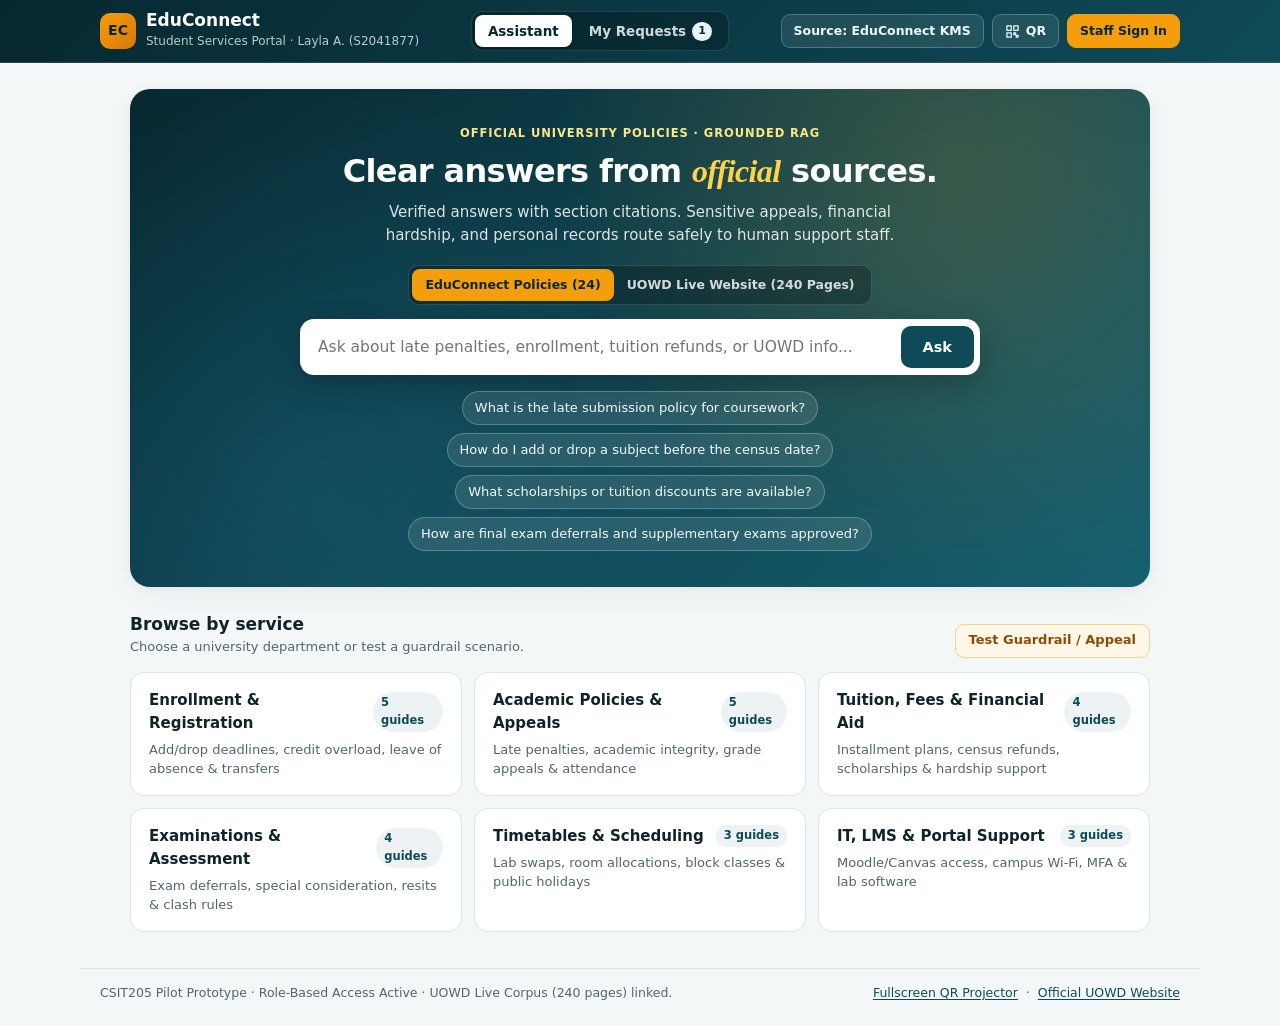
==== commit 6f72c7ee: "Declutter student portal UI and enforce RBAC admin sign-in gate" ====
--- a/index.html
+++ b/index.html
@@ -4,229 +4,227 @@
 <meta charset="utf-8">
 <meta name="viewport" content="width=device-width, initial-scale=1, viewport-fit=cover">
 <meta name="theme-color" content="#0a2e36">
-<title>EduConnect Solutions — KMS &amp; AI Support Pilot (CSIT205)</title>
-<meta name="description" content="CSIT205 prototype for EduConnect Solutions: enterprise knowledge management system, deterministic RAG assistant, human ticket escalation, and UOWD 240-page live campus corpus.">
+<title>EduConnect — Student Services &amp; Support Portal</title>
+<meta name="description" content="CSIT205 prototype for EduConnect Solutions: grounded university policy assistant, role-based staff escalation console, and live 240-page UOWD campus search.">
 <link rel="stylesheet" href="style.css">
 </head>
 <body>
-<a class="skip" href="#question">Skip to assistant input</a>
+<a class="skip" href="#question">Skip to question input</a>
 
 <div class="shell">
-  <!-- Executive Top Header -->
+  <!-- Single Slim Top Navigation Bar -->
   <header class="topbar">
     <div class="topbar-inner">
       <div class="brand">
         <span class="logo" aria-hidden="true">EC</span>
         <div class="brand-text">
-          <div class="brand-row">
-            <h1>EduConnect Solutions</h1>
-            <span class="course-pill">CSIT205 Pilot Prototype</span>
-          </div>
-          <p class="sub">Knowledge Management System, Deterministic RAG &amp; Support Escalation Portal</p>
-        </div>
-      </div>
-
+          <h1>EduConnect</h1>
+          <p id="portalSubtitle" class="sub">Student Services Portal</p>
+        </div>
+      </div>
+
+      <!-- Role-Gated Center Navigation -->
+      <nav class="nav-center" aria-label="Portal views">
+        <!-- Student-Only Navigation (Default) -->
+        <div id="studentNav" class="nav-pills" role="tablist" aria-label="Student views">
+          <button id="tabBtnAssistant" class="nav-pill active" type="button" role="tab" aria-selected="true" data-tab="assistant">Assistant</button>
+          <button id="tabBtnMyRequests" class="nav-pill" type="button" role="tab" aria-selected="false" data-tab="requests">
+            My Requests <span id="myReqBadge" class="mini-badge">1</span>
+          </button>
+        </div>
+
+        <!-- Staff / CTO Admin Navigation (Strictly Hidden Until Signed In) -->
+        <div id="adminNav" class="nav-pills" role="tablist" aria-label="Staff and CTO console views" hidden>
+          <button id="tabBtnTickets" class="nav-pill" type="button" role="tab" aria-selected="false" data-tab="tickets">
+            Ticket Queue <span id="openTicketBadge" class="mini-badge warn">4</span>
+          </button>
+          <button id="tabBtnKms" class="nav-pill" type="button" role="tab" aria-selected="false" data-tab="kms">
+            Knowledge Base <span id="conflictBadge" class="mini-badge bad">3</span>
+          </button>
+          <button id="tabBtnCto" class="nav-pill" type="button" role="tab" aria-selected="false" data-tab="cto">
+            CTO &amp; Audit Log
+          </button>
+        </div>
+      </nav>
+
+      <!-- Compact Right Utilities -->
       <div class="topbar-actions">
-        <span id="corpusBadge" class="status-pill">24 KMS Policies · UOWD 240 Pages Live</span>
-        <button id="qrOpenBtn" type="button" class="btn-ghost-light">
-          <svg viewBox="0 0 24 24" width="16" height="16" aria-hidden="true" focusable="false"><path d="M3 3h7v7H3zM14 3h7v7h-7zM3 14h7v7H3zM14 14h3v3h-3zM18 18h3v3h-3zM14 19h2v2h-2zM19 14h2v2h-2z" fill="none" stroke="currentColor" stroke-width="2" stroke-linejoin="round"/></svg>
-          <span>Project QR</span>
+        <button id="corpusSwitchBtn" type="button" class="btn-topbar" title="Switch active knowledge source">
+          <span id="corpusPillLabel">Source: EduConnect KMS</span>
         </button>
-      </div>
-    </div>
-
-    <!-- Quick Demo Role Switcher (matches enterprise portal workflow, no login lock) -->
-    <div class="persona-strip">
-      <div class="persona-inner">
-        <span class="persona-label">Demo Role View:</span>
-        <div id="personaBar" class="persona-pills" role="group" aria-label="Quick demo role switcher"></div>
-      </div>
-    </div>
-
-    <!-- Primary 4-Tab Portal Navigation -->
-    <nav class="tabs-bar" aria-label="Portal workspaces">
-      <div class="tabs-inner" role="tablist">
-        <button id="tabBtnAssistant" class="tab-btn active" type="button" role="tab" aria-selected="true" aria-controls="panelAssistant" data-tab="assistant">
-          <span class="tab-title">Student Assistant</span>
-          <span class="tab-sub">EduConnect Assist</span>
+        <button id="qrOpenBtn" type="button" class="btn-topbar" aria-label="Show QR code for mobile access">
+          <svg viewBox="0 0 24 24" width="15" height="15" aria-hidden="true" focusable="false"><path d="M3 3h7v7H3zM14 3h7v7h-7zM3 14h7v7H3zM14 14h3v3h-3zM18 18h3v3h-3z" fill="none" stroke="currentColor" stroke-width="2" stroke-linejoin="round"/></svg>
+          <span>QR</span>
         </button>
-        <button id="tabBtnTickets" class="tab-btn" type="button" role="tab" aria-selected="false" aria-controls="panelTickets" data-tab="tickets">
-          <span class="tab-title">Staff Ticket Queue <span id="openTicketBadge" class="count-pill warn">3 Open</span></span>
-          <span class="tab-sub">EduConnect Guard &amp; Copilot</span>
-        </button>
-        <button id="tabBtnKms" class="tab-btn" type="button" role="tab" aria-selected="false" aria-controls="panelKms" data-tab="kms">
-          <span class="tab-title">Knowledge Repository <span id="conflictBadge" class="count-pill bad">3 Flagged</span></span>
-          <span class="tab-sub">Governance &amp; UOWD Index</span>
-        </button>
-        <button id="tabBtnCto" class="tab-btn" type="button" role="tab" aria-selected="false" aria-controls="panelCto" data-tab="cto">
-          <span class="tab-title">CTO Pilot &amp; Audit Log</span>
-          <span class="tab-sub">5 KPIs, Architecture &amp; Privacy</span>
-        </button>
-      </div>
-    </nav>
+        <button id="authActionBtn" type="button" class="btn-topbar-gold">Staff Sign In</button>
+      </div>
+    </div>
   </header>
 
   <main class="workspace">
-    <!-- ==================== TAB 1: STUDENT ASSISTANT ==================== -->
+    <!-- ==================== STUDENT TAB 1: ASSISTANT ==================== -->
     <section id="panelAssistant" class="tab-panel" role="tabpanel" aria-labelledby="tabBtnAssistant">
-      <!-- Hero Banner -->
-      <div class="hero">
-        <div class="hero-copy">
-          <p class="hero-kicker"><span class="kicker-dot" aria-hidden="true"></span>EDUCONNECT ASSIST · GROUNDED INSTITUTIONAL RAG</p>
-          <h2>Clear answers from <em>approved</em> policies &mdash; never guessed.</h2>
-          <p class="hero-lead">Answers cite verified institutional KMS sections with named owners. Sensitive topics (appeals, financial hardship, wellbeing), personal PII, or low-confidence queries trigger deterministic guardrails and human ticket handoff.</p>
-
-          <div class="engine-switch" role="group" aria-label="Knowledge corpus selector">
-            <button id="modeEduConnect" type="button" class="engine-btn active">EduConnect Approved KMS (24 Policies)</button>
-            <button id="modeUowd" type="button" class="engine-btn">UOWD Live Campus Index (240 Pages)</button>
-          </div>
-          <p class="engine-hint" id="engineHint">Active: EduConnect KMS primary + automatic fallback to UOWD 240-page BM25 corpus for campus queries.</p>
-        </div>
-
-        <aside class="hero-card" aria-label="Active session guardrails">
-          <p class="hero-card-kicker">Active Session Guardrails</p>
-          <p id="personaTag" class="persona-active">Student Self-Service · CSIT Cohort</p>
-          <ul class="guard-list">
-            <li><strong>Deterministic Citations:</strong> Policy ID, section &amp; last verified date attached</li>
-            <li><strong>Zero Student Record Access:</strong> Phases 0&ndash;3 exclude GPA, grades &amp; balances</li>
-            <li><strong>Automatic PII Scrubbing:</strong> Emails, IDs &amp; phones redacted pre-log</li>
-            <li><strong>Human Ticket Fallback:</strong> 1-click escalation sends draft context to staff</li>
-          </ul>
-        </aside>
-      </div>
-
-      <!-- Browse by Service Category (2x3 Grid) -->
-      <section class="section-block" aria-labelledby="catHeading">
-        <div class="section-head">
+      <!-- Centered Spacious Hero (collapses smoothly once chatting starts) -->
+      <div id="heroSection" class="hero-clean">
+        <div class="hero-inner">
+          <p class="hero-kicker">OFFICIAL UNIVERSITY POLICIES &middot; GROUNDED RAG</p>
+          <h2>Clear answers from <em>official</em> sources.</h2>
+          <p class="hero-lead">Verified answers with section citations. Sensitive appeals, financial hardship, and personal records route safely to human support staff.</p>
+
+          <!-- Clean Corpus Selector + Integrated Search Form -->
+          <div class="corpus-toggle-row" role="group" aria-label="Knowledge corpus selector">
+            <button id="modeEduConnect" type="button" class="seg-btn active">EduConnect Policies (24)</button>
+            <button id="modeUowd" type="button" class="seg-btn">UOWD Live Website (240 Pages)</button>
+          </div>
+
+          <form id="heroForm" class="hero-search" autocomplete="off">
+            <label for="heroQuestion" class="sr">Ask a question about policies, tuition, or UOWD</label>
+            <input id="heroQuestion" type="text" maxlength="400" placeholder="Ask about late penalties, enrollment, tuition refunds, or UOWD fees...">
+            <button id="heroSendBtn" type="submit" class="btn-hero-ask">Ask</button>
+          </form>
+
+          <!-- Concise Starter Chips -->
+          <div id="chips" class="starter-chips" aria-label="Suggested questions"></div>
+        </div>
+      </div>
+
+      <!-- Browse by Service Grid (hidden once conversation starts) -->
+      <section id="browseSection" class="browse-section" aria-labelledby="catHeading">
+        <div class="browse-head">
           <div>
-            <h3 id="catHeading">Browse by Student Service Area</h3>
-            <p class="section-sub">Click a service area to inspect verified questions, or test our Guardrail Stress-Test above.</p>
-          </div>
-          <button id="clearCatBtn" type="button" class="btn-outline" hidden>Show all categories</button>
+            <h3 id="catHeading">Browse by service</h3>
+            <p id="browseSub" class="muted-small">Choose a university department or test a guardrail scenario.</p>
+          </div>
+          <div class="browse-tools">
+            <button id="clearCatBtn" type="button" class="btn-outline" hidden>All topics</button>
+            <button id="guardQuickBtn" type="button" class="btn-guard-demo">Test Guardrail / Appeal</button>
+          </div>
         </div>
         <div id="categoryGrid" class="category-grid"></div>
       </section>
 
-      <!-- Assistant Thread & Prompt Suggestions -->
-      <section class="assistant-stage" aria-label="Interactive Q and A">
-        <div id="suggestSection" class="suggest-box">
-          <div class="suggest-head">
-            <div>
-              <h3 id="suggestTitle" class="suggest-title">Recommended Student Questions</h3>
-              <p id="suggestSub" class="suggest-sub">Select a prompt below or type any institutional / UOWD question at the bottom.</p>
-            </div>
-            <div class="suggest-controls">
-              <button id="clearThreadBtn" type="button" class="btn-outline" hidden>Clear thread</button>
-              <button id="moreBtn" class="btn-outline" type="button" aria-expanded="true" aria-controls="chips" hidden>Show suggestions</button>
-            </div>
-          </div>
-          <div id="chips" class="chips"></div>
+      <!-- Active Conversation Stage (hidden until first question is asked) -->
+      <section id="chatStage" class="chat-stage" aria-label="Conversation" hidden>
+        <div class="chat-bar">
+          <button id="backHomeBtn" type="button" class="btn-outline">&larr; Back to all topics</button>
+          <span id="activeCorpusTag" class="pill-badge neutral">EduConnect Approved Policies</span>
         </div>
 
         <p id="status" class="status" role="status" aria-live="polite"></p>
-        <div id="thread" class="thread" role="log" aria-live="polite" aria-relevant="additions" aria-label="Conversation history"></div>
+        <div id="thread" class="thread" role="log" aria-live="polite" aria-relevant="additions"></div>
+
+        <!-- Follow-up Composer (Only shown inside active conversation!) -->
+        <form id="form" class="composer" autocomplete="off">
+          <div class="composer-wrap">
+            <label for="question" class="sr">Ask a follow-up question</label>
+            <textarea id="question" rows="1" maxlength="400" dir="auto" placeholder="Ask a follow-up question (emails & IDs are redacted automatically)..." enterkeyhint="send"></textarea>
+            <button id="send" type="submit" class="send-btn" aria-label="Send question">Ask</button>
+          </div>
+        </form>
       </section>
-
-      <!-- Composer -->
-      <form id="form" class="composer" autocomplete="off">
-        <div class="composer-wrap">
-          <label for="question" class="sr">Ask EduConnect Assistant or UOWD Campus Corpus</label>
-          <textarea id="question" rows="1" maxlength="400" dir="auto" placeholder="Ask about late penalties, enrollment, tuition refunds, appeals, or live UOWD campus info..." enterkeyhint="send" aria-describedby="composerHint"></textarea>
-          <button id="send" type="submit" class="send-btn" aria-label="Ask assistant">
-            <span>Ask</span>
-            <svg viewBox="0 0 24 24" width="18" height="18" aria-hidden="true" focusable="false"><path d="M5 12h14M13 6l6 6-6 6" fill="none" stroke="currentColor" stroke-width="2.2" stroke-linecap="round" stroke-linejoin="round"/></svg>
-          </button>
-        </div>
-        <p id="composerHint" class="composer-hint">EduConnect Guard automatically redacts emails/IDs before logging. Sensitive topics escalate directly to staff.</p>
-      </form>
-    </section>
-
-    <!-- ==================== TAB 2: STAFF TICKET QUEUE ==================== -->
+    </section>
+
+    <!-- ==================== STUDENT TAB 2: MY REQUESTS ==================== -->
+    <section id="panelMyRequests" class="tab-panel" role="tabpanel" aria-labelledby="tabBtnMyRequests" hidden>
+      <div class="panel-header-clean">
+        <div>
+          <p class="panel-kicker">SIGNED IN AS LAYLA A. &middot; STUDENT ID S2041877</p>
+          <h2>My Support Requests</h2>
+          <p class="muted-small">Track requests escalated from EduConnect Guard or Assistant. Only your own tickets are visible under student access controls.</p>
+        </div>
+        <button id="newAskFromReqBtn" type="button" class="btn-primary">Ask Assistant</button>
+      </div>
+      <div id="myRequestsList" class="ticket-list"></div>
+    </section>
+
+    <!-- ==================== RBAC BLOCK NOTICE (IF STUDENT VISITS #admin) ==================== -->
+    <section id="panelRbacDenied" class="tab-panel" hidden>
+      <div class="rbac-card">
+        <p class="panel-kicker">ROLE-BASED ACCESS CONTROL (CTO Q6)</p>
+        <h2>Staff or CTO Credentials Required</h2>
+        <p>The Support Ticket Queue, Knowledge Governance Repository, and CTO Security Audit Log are restricted to authenticated staff and administrators. Student accounts may only view the Assistant and their own Support Requests.</p>
+        <div class="rbac-actions">
+          <button id="rbacSignInBtn" type="button" class="btn-primary">Sign In as Staff / CTO</button>
+          <button id="rbacBackStudentBtn" type="button" class="btn-outline">Return to Student Portal</button>
+        </div>
+      </div>
+    </section>
+
+    <!-- ==================== ADMIN TAB 1: STAFF TICKET QUEUE ==================== -->
     <section id="panelTickets" class="tab-panel" role="tabpanel" aria-labelledby="tabBtnTickets" hidden>
-      <div class="panel-banner">
+      <div class="panel-header-clean">
         <div>
-          <p class="panel-kicker">CTO Q1, Q4 &amp; Q8 SOLUTION · EDUCONNECT GUARD</p>
-          <h2>Escalated Support Ticket Queue &amp; Staff AI Copilot</h2>
-          <p>When guardrails decline a sensitive request or confidence falls below threshold, tickets arrive here with the exact retrieved KMS policy and a pre-drafted reply &mdash; eliminating manual cross-system searches.</p>
-        </div>
-      </div>
-
+          <p class="panel-kicker">STAFF CONSOLE &middot; EDUCONNECT GUARD &amp; COPILOT</p>
+          <h2>Escalated Student Ticket Queue</h2>
+          <p class="muted-small">Review student escalations with pre-attached KMS policy citations and AI Copilot draft responses.</p>
+        </div>
+      </div>
       <div id="ticketKpis" class="kpi-strip"></div>
-
       <div class="filter-bar" id="ticketFilters" role="group" aria-label="Filter support tickets">
-        <button type="button" class="filter-pill active" data-tfilter="all">All Tickets</button>
+        <button type="button" class="filter-pill active" data-tfilter="all">All</button>
         <button type="button" class="filter-pill" data-tfilter="open">Open &amp; In Review</button>
         <button type="button" class="filter-pill" data-tfilter="sensitive">Guardrail: Sensitive</button>
-        <button type="button" class="filter-pill" data-tfilter="governance">KMS Conflict / Low Conf</button>
+        <button type="button" class="filter-pill" data-tfilter="governance">Conflict / Low Conf</button>
         <button type="button" class="filter-pill" data-tfilter="resolved">Resolved</button>
       </div>
-
       <div id="ticketList" class="ticket-list"></div>
     </section>
 
-    <!-- ==================== TAB 3: KNOWLEDGE REPOSITORY ==================== -->
+    <!-- ==================== ADMIN TAB 2: KNOWLEDGE GOVERNANCE ==================== -->
     <section id="panelKms" class="tab-panel" role="tabpanel" aria-labelledby="tabBtnKms" hidden>
-      <div class="panel-banner">
+      <div class="panel-header-clean">
         <div>
-          <p class="panel-kicker">CTO Q2 &amp; Q3 SOLUTION · SINGLE SOURCE OF TRUTH</p>
-          <h2>Knowledge Repository &amp; Document Governance</h2>
-          <p>Addresses EduConnect's fragmented helpdesk folders: enforces named document owners, verification timestamps, conflict detection, plus live inspection of the 240 crawled UOWD public pages.</p>
-        </div>
-        <div class="kms-source-switch" role="group" aria-label="Repository dataset switch">
-          <button id="kmsBtnEdu" type="button" class="btn-tab-sub active">EduConnect KMS (24 Policies)</button>
-          <button id="kmsBtnUowd" type="button" class="btn-tab-sub">UOWD Live Index (240 Pages)</button>
-        </div>
-      </div>
-
+          <p class="panel-kicker">STAFF CONSOLE &middot; DOCUMENT GOVERNANCE (CTO Q2 &amp; Q3)</p>
+          <h2>Knowledge Repository &amp; Ownership</h2>
+          <p class="muted-small">Assign single owners, resolve conflicting legacy PDFs, or inspect the 240 live UOWD public pages.</p>
+        </div>
+        <div class="kms-source-switch" role="group" aria-label="Repository dataset">
+          <button id="kmsBtnEdu" type="button" class="btn-tab-sub active">EduConnect Policies (24)</button>
+          <button id="kmsBtnUowd" type="button" class="btn-tab-sub">UOWD Live Index (240)</button>
+        </div>
+      </div>
       <div id="kmsKpis" class="kpi-strip"></div>
-
       <div class="kms-controls">
-        <label for="kmsSearch" class="sr">Search repository documents</label>
-        <input id="kmsSearch" type="search" class="kms-search" placeholder="Search by policy ID (e.g. KMS-POL-309), title, owner, or UOWD page URL...">
+        <label for="kmsSearch" class="sr">Search repository</label>
+        <input id="kmsSearch" type="search" class="kms-search" placeholder="Search by ID (KMS-POL-309), title, owner, or UOWD URL...">
         <select id="kmsStatusFilter" class="kms-select" aria-label="Filter by governance status">
           <option value="all">All Governance States</option>
-          <option value="flagged">Conflicts &amp; Stale Flagged Only</option>
-          <option value="verified">Verified &amp; Owned Only</option>
+          <option value="flagged">Conflicts &amp; Stale Only</option>
+          <option value="verified">Verified Only</option>
         </select>
-        <select id="kmsCatFilter" class="kms-select" aria-label="Filter by service category">
+        <select id="kmsCatFilter" class="kms-select" aria-label="Filter by category">
           <option value="all">All Categories</option>
         </select>
       </div>
-
       <div id="kmsList" class="kms-list"></div>
     </section>
 
-    <!-- ==================== TAB 4: CTO PILOT & AUDIT LOG ==================== -->
+    <!-- ==================== ADMIN TAB 3: CTO PILOT & AUDIT LOG ==================== -->
     <section id="panelCto" class="tab-panel" role="tabpanel" aria-labelledby="tabBtnCto" hidden>
-      <div class="panel-banner">
+      <div class="panel-header-clean">
         <div>
-          <p class="panel-kicker">CTO Q5&ndash;Q10 EXECUTIVE BRIEFING</p>
-          <h2>Pilot Evaluation Metrics, Architecture &amp; Security Audit Log</h2>
-          <p>Tracks all five pilot success criteria requested by the EduConnect CTO, live PII-redacted audit events from this browser session, and the costed RAG vs. fine-tuning architecture.</p>
-        </div>
-      </div>
-
-      <h3 class="subhead">1. CTO's Five Pilot Success Measures (Baseline vs. Pilot Target)</h3>
+          <p class="panel-kicker">EXECUTIVE CONSOLE &middot; CTO Q5&ndash;Q10 BRIEFING</p>
+          <h2>Pilot Evaluation Metrics &amp; Security Audit Trail</h2>
+          <p class="muted-small">Five CTO success metrics, live PII-redacted security events from this session, RAG architecture rationale, and monthly cloud costs.</p>
+        </div>
+      </div>
+
+      <h3 class="subhead">CTO's Five Pilot Success Measures</h3>
       <div id="pilotKpiGrid" class="pilot-kpi-grid"></div>
 
       <div class="cto-split">
         <section class="cto-card" aria-labelledby="auditHeading">
           <div class="cto-card-head">
             <div>
-              <h3 id="auditHeading">2. Live PII-Redacted Security Audit Trail</h3>
-              <p class="muted-small">Every question you ask in Student Assistant appends here in real time. Zero IPs stored; emails &amp; student IDs redacted deterministically.</p>
+              <h3 id="auditHeading">Live PII-Redacted Security Audit Trail</h3>
+              <p class="muted-small">Zero IPs logged; student emails and numeric IDs scrubbed automatically.</p>
             </div>
-            <span id="auditCountBadge" class="count-pill ok">5 Events</span>
+            <span id="auditCountBadge" class="mini-badge ok">5</span>
           </div>
           <div class="table-scroll">
             <table class="data-table">
               <thead>
-                <tr>
-                  <th>Time (UTC)</th>
-                  <th>Redacted Query</th>
-                  <th>Mode / Guardrail</th>
-                  <th>Rule &amp; Citation</th>
-                </tr>
+                <tr><th>Time (UTC)</th><th>Redacted Query</th><th>Mode</th><th>Rule &amp; Ref</th></tr>
               </thead>
               <tbody id="auditTableBody"></tbody>
             </table>
@@ -234,66 +232,60 @@
         </section>
 
         <section class="cto-card" aria-labelledby="archHeading">
-          <h3 id="archHeading">3. Deterministic 5-Stage RAG Pipeline</h3>
+          <h3 id="archHeading">5-Stage Deterministic RAG Architecture</h3>
           <ol class="flow-steps">
-            <li><strong>Approved Ingestion:</strong> Indexed KMS docs with owner metadata (never raw student records).</li>
-            <li><strong>Hybrid BM25 / Vector Retrieval:</strong> Top chunks scored against confidence threshold.</li>
-            <li><strong>Deterministic Guardrails (Non-LLM):</strong> Regex + rule layer intercepts appeals, hardship, wellbeing, PII &amp; prompt injections before LLM generation.</li>
-            <li><strong>Bounded Edge LLM / Extractive Quote:</strong> Answers strictly from retrieved chunks with inline section citations.</li>
-            <li><strong>Ticketing Handoff + Audit:</strong> Low-confidence/sensitive queries package context into Staff Ticket Queue &amp; redact PII pre-log.</li>
+            <li><strong>Approved Ingestion:</strong> Owned KMS articles only; student records excluded (Phases 0&ndash;3).</li>
+            <li><strong>BM25 / Vector Retrieval:</strong> Top chunks checked against confidence threshold.</li>
+            <li><strong>Deterministic Guardrails:</strong> Appeals, hardship, wellbeing, PII &amp; prompt injections intercepted pre-LLM.</li>
+            <li><strong>Grounded Reply:</strong> Section ID, owner &amp; verification timestamp cited in answer.</li>
+            <li><strong>Ticket Escalation + Audit:</strong> Context handed to staff queue with scrubbed log entry.</li>
           </ol>
-
           <div class="callout-uowd">
-            <strong>UAE Residency Note (Verified 22 Nov 2026):</strong> AWS Bedrock Managed Knowledge Bases is not yet confirmed in <code>me-central-1</code> (UAE), whereas Azure AI Search supports UAE North &mdash; making Azure the lower-risk UAE residency deployment target.
+            <strong>UAE Data Residency (22 Nov 2026):</strong> Azure AI Search supports UAE North; AWS Bedrock Managed KBs is not yet confirmed in <code>me-central-1</code>.
           </div>
         </section>
       </div>
 
       <div class="cto-split">
         <section class="cto-card" aria-labelledby="ragVsFtHeading">
-          <h3 id="ragVsFtHeading">4. Why RAG Wins Over Fine-Tuning (CTO Q3 &amp; Q9)</h3>
+          <h3 id="ragVsFtHeading">RAG vs. Fine-Tuning (CTO Q3 &amp; Q9)</h3>
           <div class="table-scroll">
             <table class="data-table">
-              <thead>
-                <tr><th>Criterion</th><th>RAG (Recommended)</th><th>Fine-Tuning (Rejected)</th></tr>
-              </thead>
+              <thead><tr><th>Factor</th><th>RAG (Chosen)</th><th>Fine-Tuning</th></tr></thead>
               <tbody>
-                <tr><td><strong>Policy Updates</strong></td><td>Re-index changed article in seconds</td><td>Requires costly retraining per policy update</td></tr>
-                <tr><td><strong>Citations &amp; Audit</strong></td><td>Retrieved section ID cited by construction</td><td>Cannot reliably verify source clause</td></tr>
-                <tr><td><strong>Access &amp; Privacy</strong></td><td>Zero PII in weights; strict RBAC filtering</td><td>Baked-in training facts cannot be role-trimmed</td></tr>
-                <tr><td><strong>Client Team Fit</strong></td><td>Maintainable by existing EduConnect IT devs</td><td>Needs ML engineers (CTO Q9: none in house)</td></tr>
+                <tr><td><strong>Updates</strong></td><td>Re-index policy in seconds</td><td>Must retrain weights</td></tr>
+                <tr><td><strong>Citations</strong></td><td>Exact clause cited by design</td><td>No reliable source tracing</td></tr>
+                <tr><td><strong>Access Control</strong></td><td>Role-filtered repository</td><td>Facts baked into weights</td></tr>
+                <tr><td><strong>Skills Needed</strong></td><td>Existing IT devs</td><td>ML engineers (none in house)</td></tr>
               </tbody>
             </table>
           </div>
         </section>
 
         <section class="cto-card" aria-labelledby="costHeading">
-          <h3 id="costHeading">5. Monthly Cloud Cost Model (10,000 Queries/Mo [Assumed])</h3>
+          <h3 id="costHeading">Monthly Cloud Cost (10k Queries/Mo [Assumed])</h3>
           <div class="table-scroll">
             <table class="data-table">
-              <thead>
-                <tr><th>Tier Scenario</th><th>LLM + Embeddings + Vector Search</th><th>Est. Total / Month</th></tr>
-              </thead>
+              <thead><tr><th>Scenario</th><th>Breakdown</th><th>Total / Mo</th></tr></thead>
               <tbody>
-                <tr><td><strong>Lowest (Gemini 3.1 Flash-Lite)</strong></td><td>$7.50 LLM + $0.42 embed + $10.25 search</td><td><strong>~$18 / month</strong></td></tr>
-                <tr><td><strong>Recommended (Gemini 3.8 Flash)</strong></td><td>$20.63 LLM + $0.42 embed + $10.25 search</td><td><strong>~$31 / month</strong></td></tr>
-                <tr><td><strong>High Reasoning (Pro Tier)</strong></td><td>$60.00 LLM + $0.42 embed + $10.25 search</td><td><strong>~$71 / month</strong></td></tr>
+                <tr><td><strong>Low (Flash-Lite)</strong></td><td>$7.50 LLM + $10.67 search/embed</td><td><strong>~$18</strong></td></tr>
+                <tr><td><strong>Mid (3.8 Flash)</strong></td><td>$20.63 LLM + $10.67 search/embed</td><td><strong>~$31</strong></td></tr>
+                <tr><td><strong>High (Pro)</strong></td><td>$60.00 LLM + $10.67 search/embed</td><td><strong>~$71</strong></td></tr>
               </tbody>
             </table>
           </div>
-          <p class="muted-small cost-note">Takeaway: Model API usage is negligible compared to governance, content ownership &amp; staff evaluation time.</p>
         </section>
       </div>
 
-      <section class="cto-card roadmap-card" aria-labelledby="roadmapHeading">
-        <h3 id="roadmapHeading">6. 22-Week Phased Rollout Roadmap (Zero Big-Bang Risk)</h3>
+      <section class="cto-card" aria-labelledby="roadmapHeading">
+        <h3 id="roadmapHeading">22-Week Phased Rollout Roadmap</h3>
         <div id="roadmapGrid" class="roadmap-grid"></div>
       </section>
     </section>
   </main>
 
   <footer class="foot">
-    <p id="footnote">CSIT205 Assessment 2 Prototype · EduConnect Solutions KMS + UOWD Live Corpus (240 pages indexed). Simulated ticket/metric telemetry runs alongside real client-side BM25 search.</p>
+    <p id="footnote">CSIT205 Pilot Prototype &middot; Role-Based Access Active &middot; UOWD Live Corpus (240 pages) linked.</p>
     <p class="foot-links">
       <a href="qr.html">Fullscreen QR Projector</a>
       <span aria-hidden="true">&middot;</span>
@@ -302,36 +294,70 @@
   </footer>
 </div>
 
-<!-- In-Page QR Modal (CSP-safe canvas via qr.js) -->
+<!-- Role-Based Sign-In Modal (RBAC Gate) -->
+<div id="loginModal" class="modal-backdrop" role="dialog" aria-modal="true" aria-labelledby="loginTitle" hidden>
+  <div class="modal-card">
+    <div class="modal-head">
+      <div>
+        <p class="modal-kicker">ROLE-BASED ACCESS CONTROL (CTO Q6)</p>
+        <h2 id="loginTitle">Sign In to EduConnect</h2>
+      </div>
+      <button id="loginCloseBtn" type="button" class="btn-close" aria-label="Close sign in dialog">&times;</button>
+    </div>
+    <p class="muted-small login-lead">Students only access the Assistant and My Requests. Sign in with a Staff or CTO role to unlock Ticket Queue, Knowledge Governance, and Security Audit Logs.</p>
+
+    <form id="loginForm" class="login-form" autocomplete="off">
+      <label class="field-label" for="loginEmail">University ID or Email</label>
+      <input id="loginEmail" type="text" class="field-input" required placeholder="e.g. staff.lead@educonnect.ac.ae">
+
+      <label class="field-label" for="loginCode">Portal Access Code</label>
+      <input id="loginCode" type="password" class="field-input" required placeholder="Enter demo passcode">
+
+      <p id="loginError" class="login-error" hidden></p>
+      <button type="submit" class="btn-primary full-btn">Sign In</button>
+    </form>
+
+    <div class="quick-demo-box">
+      <p class="quick-demo-label">One-Click Demo Presets (For Presentation):</p>
+      <div class="quick-demo-btns">
+        <button id="fillStudentBtn" type="button" class="btn-outline">Student (Layla A.)</button>
+        <button id="fillStaffBtn" type="button" class="btn-outline">Support Staff</button>
+        <button id="fillCtoBtn" type="button" class="btn-outline">CTO / Admin</button>
+      </div>
+    </div>
+  </div>
+</div>
+
+<!-- In-Page QR Modal -->
 <div id="qrModal" class="modal-backdrop" role="dialog" aria-modal="true" aria-labelledby="qrModalTitle" hidden>
   <div class="modal-card">
     <div class="modal-head">
       <div>
-        <p class="modal-kicker">AUDIENCE LIVE DEMO ACCESS</p>
-        <h2 id="qrModalTitle">Scan to Open EduConnect &amp; UOWD Assistant</h2>
+        <p class="modal-kicker">STUDENT MOBILE ACCESS</p>
+        <h2 id="qrModalTitle">Scan to Open Student Portal</h2>
       </div>
       <button id="qrCloseBtn" type="button" class="btn-close" aria-label="Close QR dialog">&times;</button>
     </div>
     <div class="qr-stage">
-      <canvas id="modalQrCanvas" width="320" height="320" role="img" aria-label="QR code to open this portal"></canvas>
+      <canvas id="modalQrCanvas" width="320" height="320" role="img" aria-label="QR code linking to student portal"></canvas>
     </div>
     <p id="modalQrUrl" class="modal-url"></p>
     <div class="modal-actions">
-      <a href="qr.html" class="btn-primary">Open Fullscreen Projector Mode</a>
+      <a href="qr.html" class="btn-primary">Fullscreen Projector QR</a>
       <button id="qrCloseBtnBottom" type="button" class="btn-outline">Close</button>
     </div>
   </div>
 </div>
 
-<!-- Inline KMS Source Article Inspector Drawer -->
+<!-- KMS Policy Inspector Modal -->
 <div id="articleModal" class="modal-backdrop" role="dialog" aria-modal="true" aria-labelledby="artModalTitle" hidden>
   <div class="modal-card wide">
     <div class="modal-head">
       <div>
-        <p id="artModalId" class="modal-kicker">KMS ARTICLE</p>
+        <p id="artModalId" class="modal-kicker">OFFICIAL POLICY</p>
         <h2 id="artModalTitle">Policy Title</h2>
       </div>
-      <button id="artCloseBtn" type="button" class="btn-close" aria-label="Close article inspector">&times;</button>
+      <button id="artCloseBtn" type="button" class="btn-close" aria-label="Close policy inspector">&times;</button>
     </div>
     <div id="artModalBody" class="art-modal-body"></div>
   </div>
--- a/style.css
+++ b/style.css
@@ -1,40 +1,37 @@
-/* EduConnect Solutions — KMS & AI Support Pilot Portal (CSIT205)
-   Strict CSP safe: no external fonts or inline URLs. */
+/* EduConnect Portal — Clean, Spacious & Role-Gated (Strict CSP safe) */
 :root {
   color-scheme: light;
-  --page: #f3f6f7;
+  --page: #f4f7f7;
   --surface: #ffffff;
-  --surface-2: #f7fafb;
-  --surface-3: #eef4f5;
+  --surface-2: #f8fbfb;
+  --surface-3: #edf3f4;
   --ink: #0f2429;
-  --muted: #4b6168;
-  --line: #d6e2e4;
-  --line-strong: #acc0c4;
+  --muted: #51666d;
+  --line: #dbe6e8;
+  --line-strong: #b0c4c8;
   --teal-dark: #072830;
-  --teal: #0d4653;
-  --teal-mid: #145e6e;
-  --teal-soft: #e6f2f4;
-  --teal-line: #b6d6dc;
+  --teal: #0e4a57;
+  --teal-mid: #166070;
+  --teal-soft: #e9f4f6;
+  --teal-line: #b9d7dc;
   --gold: #d97706;
   --gold-bright: #f59e0b;
-  --gold-soft: #fef6e6;
-  --gold-line: #f3d28f;
+  --gold-soft: #fef7e8;
+  --gold-line: #f3d492;
   --ok: #0a6847;
-  --ok-soft: #e7f6ef;
+  --ok-soft: #e8f7f0;
   --ok-line: #a7dec3;
   --warn: #8c4d03;
-  --warn-soft: #fff5e2;
-  --warn-line: #efd08d;
+  --warn-soft: #fff6e4;
+  --warn-line: #efd190;
   --bad: #a61e26;
-  --bad-soft: #fdecec;
-  --bad-line: #f2b8bc;
-  --focus: #0d4653;
-  --shadow: 0 2px 6px rgba(7, 40, 48, 0.06), 0 8px 24px rgba(7, 40, 48, 0.04);
+  --bad-soft: #fdeeee;
+  --bad-line: #f2babb;
+  --shadow: 0 2px 8px rgba(7, 40, 48, 0.05), 0 10px 28px rgba(7, 40, 48, 0.04);
   --radius: 14px;
 }
 
 * { box-sizing: border-box; }
-html { -webkit-text-size-adjust: 100%; }
 body {
   margin: 0;
   background: var(--page);
@@ -45,9 +42,9 @@
 
 .sr {
   position: absolute !important;
-  width: 1px; height: 1px;
-  overflow: hidden; clip: rect(0 0 0 0);
-  white-space: nowrap; margin: -1px; padding: 0; border: 0;
+  width: 1px; height: 1px; overflow: hidden;
+  clip: rect(0 0 0 0); white-space: nowrap;
+  margin: -1px; padding: 0; border: 0;
 }
 .skip {
   position: absolute; left: -999px; top: 0;
@@ -61,379 +58,276 @@
 [hidden] { display: none !important; }
 code {
   font-family: ui-monospace, "Cascadia Mono", Consolas, monospace;
-  font-size: 0.9em;
-  background: var(--surface-3);
-  padding: 2px 6px;
-  border-radius: 5px;
-}
-
-.shell {
-  min-height: 100vh;
-  display: flex;
-  flex-direction: column;
-}
-
-/* ==================== TOP BAR & NAV ==================== */
+  font-size: 0.9em; background: var(--surface-3); padding: 2px 6px; border-radius: 5px;
+}
+
+.shell { min-height: 100vh; display: flex; flex-direction: column; }
+
+/* ==================== SINGLE SLIM TOPBAR ==================== */
 .topbar {
+  position: sticky;
+  top: 0;
+  z-index: 20;
   background: linear-gradient(135deg, var(--teal-dark) 0%, var(--teal) 100%);
   color: #ffffff;
   border-bottom: 1px solid rgba(255, 255, 255, 0.12);
 }
 
-.topbar-inner, .persona-inner, .tabs-inner, .workspace, .foot {
-  max-width: 1180px;
+.topbar-inner {
+  max-width: 1120px;
   width: 100%;
   margin: 0 auto;
-}
-
-.topbar-inner {
+  padding: 11px 20px;
   display: flex;
   flex-wrap: wrap;
   align-items: center;
   justify-content: space-between;
-  gap: 12px 16px;
-  padding: 14px 20px;
-}
-
-.brand { display: flex; align-items: center; gap: 12px; min-width: 0; }
+  gap: 12px 18px;
+}
+
+.brand { display: flex; align-items: center; gap: 10px; }
 .logo {
-  flex: none;
-  width: 42px; height: 42px;
-  border-radius: 12px;
+  flex: none; width: 36px; height: 36px; border-radius: 10px;
   background: linear-gradient(135deg, var(--gold-bright), var(--gold));
   color: var(--teal-dark);
-  font-weight: 800;
-  font-size: 16px;
-  letter-spacing: -0.02em;
-  display: grid;
-  place-items: center;
-  box-shadow: 0 3px 10px rgba(0, 0, 0, 0.25);
-}
-.brand-row { display: flex; flex-wrap: wrap; align-items: center; gap: 8px; }
-.topbar h1 { margin: 0; font-size: 19px; font-weight: 700; letter-spacing: -0.015em; }
-.course-pill {
-  padding: 2px 9px;
-  border-radius: 999px;
-  background: rgba(245, 158, 11, 0.18);
-  border: 1px solid rgba(245, 158, 11, 0.45);
-  color: #fde68a;
-  font-size: 11.5px;
-  font-weight: 600;
-  letter-spacing: 0.02em;
-}
-.topbar .sub { margin: 2px 0 0; font-size: 13px; color: rgba(255, 255, 255, 0.78); }
+  font-weight: 800; font-size: 14px;
+  display: grid; place-items: center;
+}
+.topbar h1 { margin: 0; font-size: 17px; font-weight: 700; line-height: 1.15; }
+.topbar .sub { margin: 1px 0 0; font-size: 12px; color: rgba(255, 255, 255, 0.74); }
+
+.nav-center { display: flex; align-items: center; }
+.nav-pills {
+  display: inline-flex; flex-wrap: wrap; gap: 4px;
+  padding: 3px;
+  border-radius: 11px;
+  background: rgba(0, 0, 0, 0.24);
+  border: 1px solid rgba(255, 255, 255, 0.12);
+}
+.nav-pill {
+  display: inline-flex; align-items: center; gap: 6px;
+  min-height: 32px; padding: 0 13px;
+  border: 0; border-radius: 8px;
+  background: transparent;
+  color: rgba(255, 255, 255, 0.82);
+  font-size: 13.5px; font-weight: 600; cursor: pointer;
+}
+.nav-pill:hover { color: #ffffff; background: rgba(255, 255, 255, 0.08); }
+.nav-pill.active { background: #ffffff; color: var(--teal-dark); box-shadow: 0 1px 4px rgba(0, 0, 0, 0.18); }
+
+.mini-badge {
+  display: inline-flex; align-items: center; justify-content: center;
+  min-width: 19px; height: 19px; padding: 0 6px;
+  border-radius: 999px; font-size: 11px; font-weight: 800;
+  background: var(--teal-soft); color: var(--teal-dark);
+}
+.mini-badge.warn { background: #fef3c7; color: #92400e; }
+.mini-badge.bad { background: #fee2e2; color: #991b1b; }
+.mini-badge.ok { background: var(--ok-soft); color: var(--ok); }
 
 .topbar-actions { display: flex; flex-wrap: wrap; align-items: center; gap: 8px; }
-.status-pill {
+.btn-topbar, .btn-topbar-gold {
   display: inline-flex; align-items: center; gap: 6px;
-  padding: 5px 11px;
-  border-radius: 999px;
-  background: rgba(255, 255, 255, 0.1);
-  border: 1px solid rgba(255, 255, 255, 0.2);
-  color: #e6f6f7;
-  font-size: 12.5px;
-  font-weight: 500;
-}
-.btn-ghost-light {
-  display: inline-flex; align-items: center; gap: 6px;
-  min-height: 36px;
-  padding: 0 13px;
-  border-radius: 10px;
-  border: 1px solid rgba(245, 158, 11, 0.55);
-  background: rgba(245, 158, 11, 0.16);
-  color: #fef3c7;
-  font-size: 13.5px;
-  font-weight: 600;
-  cursor: pointer;
-}
-.btn-ghost-light:hover { background: rgba(245, 158, 11, 0.28); }
-
-/* Persona Switcher Strip */
-.persona-strip {
-  background: rgba(0, 0, 0, 0.22);
-  border-top: 1px solid rgba(255, 255, 255, 0.08);
-  border-bottom: 1px solid rgba(255, 255, 255, 0.08);
-}
-.persona-inner {
-  display: flex;
-  flex-wrap: wrap;
-  align-items: center;
-  gap: 8px 10px;
-  padding: 8px 20px;
-}
-.persona-label {
-  font-size: 12px;
-  text-transform: uppercase;
-  letter-spacing: 0.06em;
-  color: rgba(255, 255, 255, 0.68);
-  font-weight: 700;
-}
-.persona-pills { display: flex; flex-wrap: wrap; gap: 6px; }
-.persona-pill {
-  min-height: 30px;
-  padding: 3px 11px;
-  border-radius: 999px;
+  min-height: 34px; padding: 0 12px;
+  border-radius: 9px; font-size: 12.5px; font-weight: 600; cursor: pointer;
+  white-space: nowrap;
+}
+.btn-topbar {
   border: 1px solid rgba(255, 255, 255, 0.22);
-  background: rgba(255, 255, 255, 0.08);
-  color: #f1f7f8;
-  font-size: 12.5px;
-  font-weight: 600;
-  cursor: pointer;
-}
-.persona-pill:hover { background: rgba(255, 255, 255, 0.18); }
-.persona-pill.active {
+  background: rgba(255, 255, 255, 0.09);
+  color: #f0f9fa;
+}
+.btn-topbar:hover { background: rgba(255, 255, 255, 0.18); }
+.btn-topbar-gold {
+  border: 1px solid var(--gold-bright);
   background: var(--gold-bright);
-  border-color: var(--gold-bright);
   color: var(--teal-dark);
 }
-
-/* Primary 4-Tab Bar */
-.tabs-bar { background: var(--surface); border-bottom: 1px solid var(--line); }
-.tabs-inner {
-  display: grid;
-  grid-template-columns: repeat(4, minmax(0, 1fr));
-  gap: 4px;
-  padding: 6px 20px 0;
-}
-.tab-btn {
+.btn-topbar-gold:hover { background: #fbbf24; }
+
+/* ==================== WORKSPACE ==================== */
+.workspace {
+  flex: 1;
+  max-width: 1060px;
+  width: 100%;
+  margin: 0 auto;
+  padding: 26px 20px 36px;
   display: flex;
   flex-direction: column;
-  align-items: flex-start;
-  gap: 2px;
-  padding: 10px 12px;
-  border: 0;
-  border-bottom: 3px solid transparent;
-  background: transparent;
-  color: var(--muted);
-  cursor: pointer;
-  text-align: left;
-  border-radius: 10px 10px 0 0;
-}
-.tab-btn:hover { background: var(--surface-2); color: var(--ink); }
-.tab-btn.active {
-  color: var(--teal);
-  border-bottom-color: var(--teal);
-  background: var(--teal-soft);
-}
-.tab-title {
-  display: flex;
-  flex-wrap: wrap;
-  align-items: center;
-  gap: 6px;
-  font-size: 14px;
-  font-weight: 700;
-}
-.tab-sub { font-size: 11.5px; font-weight: 500; opacity: 0.85; }
-
-.count-pill {
-  display: inline-flex;
-  align-items: center;
-  padding: 1px 7px;
-  border-radius: 999px;
-  font-size: 11px;
-  font-weight: 700;
-  line-height: 1.4;
-}
-.count-pill.warn { background: var(--warn-soft); color: var(--warn); border: 1px solid var(--warn-line); }
-.count-pill.bad { background: var(--bad-soft); color: var(--bad); border: 1px solid var(--bad-line); }
-.count-pill.ok { background: var(--ok-soft); color: var(--ok); border: 1px solid var(--ok-line); }
-
-/* ==================== WORKSPACE & HERO ==================== */
-.workspace {
-  flex: 1;
-  padding: 18px 20px 28px;
+  gap: 24px;
+}
+.tab-panel { display: flex; flex-direction: column; gap: 24px; min-width: 0; }
+
+/* ==================== CENTERED CLEAN HERO ==================== */
+.hero-clean {
+  border-radius: 20px;
+  padding: 36px 28px;
+  color: #ffffff;
+  text-align: center;
+  background:
+    radial-gradient(circle at 82% 18%, rgba(245, 158, 11, 0.18), transparent 44%),
+    radial-gradient(circle at 18% 82%, rgba(56, 189, 248, 0.12), transparent 44%),
+    linear-gradient(135deg, var(--teal-dark) 0%, var(--teal-mid) 100%);
+  box-shadow: var(--shadow);
+}
+.hero-inner {
+  max-width: 680px;
+  margin: 0 auto;
   display: flex;
   flex-direction: column;
-  gap: 18px;
-}
-.tab-panel { display: flex; flex-direction: column; gap: 18px; min-width: 0; }
-
-.hero {
-  position: relative;
-  overflow: hidden;
-  border-radius: 18px;
-  padding: 22px 24px;
-  color: #ffffff;
-  background:
-    radial-gradient(circle at 86% 24%, rgba(245, 158, 11, 0.16), transparent 44%),
-    radial-gradient(circle at 92% 85%, rgba(56, 189, 248, 0.14), transparent 46%),
-    linear-gradient(135deg, var(--teal-dark) 0%, var(--teal-mid) 100%);
-  border: 1px solid rgba(255, 255, 255, 0.12);
-  display: grid;
-  grid-template-columns: 1.45fr 1fr;
-  gap: 20px;
   align-items: center;
-  box-shadow: var(--shadow);
 }
 .hero-kicker {
-  display: inline-flex; align-items: center; gap: 7px;
-  margin: 0 0 8px;
+  margin: 0 0 10px;
   font-size: 11.5px; font-weight: 700; letter-spacing: 0.08em;
   color: #fde68a;
 }
-.kicker-dot { width: 7px; height: 7px; border-radius: 50%; background: var(--gold-bright); }
-.hero h2 { margin: 0 0 8px; font-size: 27px; line-height: 1.2; letter-spacing: -0.02em; }
-.hero h2 em { font-style: italic; font-family: Georgia, "Times New Roman", serif; color: #fcd34d; font-weight: 600; }
-.hero-lead { margin: 0 0 14px; font-size: 14.5px; color: rgba(255, 255, 255, 0.88); max-width: 60ch; }
-
-.engine-switch { display: flex; flex-wrap: wrap; gap: 8px; }
-.engine-btn {
-  min-height: 36px;
-  padding: 6px 13px;
+.hero-clean h2 {
+  margin: 0 0 10px;
+  font-size: 32px; line-height: 1.18; letter-spacing: -0.02em;
+}
+.hero-clean h2 em {
+  font-style: italic;
+  font-family: Georgia, "Times New Roman", serif;
+  color: #fcd34d; font-weight: 600;
+}
+.hero-lead {
+  margin: 0 0 18px;
+  font-size: 15px; color: rgba(255, 255, 255, 0.86);
+  max-width: 56ch;
+}
+
+.corpus-toggle-row {
+  display: inline-flex;
+  padding: 3px;
   border-radius: 10px;
-  border: 1px solid rgba(255, 255, 255, 0.26);
-  background: rgba(255, 255, 255, 0.09);
-  color: #eef7f8;
-  font-size: 13px;
-  font-weight: 600;
-  cursor: pointer;
-}
-.engine-btn:hover { background: rgba(255, 255, 255, 0.18); }
-.engine-btn.active {
+  background: rgba(0, 0, 0, 0.25);
+  border: 1px solid rgba(255, 255, 255, 0.14);
+  margin-bottom: 14px;
+}
+.seg-btn {
+  min-height: 32px; padding: 0 13px;
+  border: 0; border-radius: 8px;
+  background: transparent;
+  color: rgba(255, 255, 255, 0.82);
+  font-size: 12.5px; font-weight: 600; cursor: pointer;
+}
+.seg-btn.active {
   background: var(--gold-bright);
-  border-color: var(--gold-bright);
   color: var(--teal-dark);
 }
-.engine-hint { margin: 8px 0 0; font-size: 12.5px; color: rgba(255, 255, 255, 0.76); }
-
-.hero-card {
-  background: rgba(255, 255, 255, 0.96);
-  color: var(--ink);
+
+.hero-search {
+  width: 100%;
+  display: flex; align-items: center; gap: 8px;
+  padding: 6px;
   border-radius: 14px;
-  padding: 16px 18px;
-  border-top: 4px solid var(--gold-bright);
-  box-shadow: 0 10px 26px rgba(0, 0, 0, 0.22);
-}
-.hero-card-kicker {
-  margin: 0 0 4px;
-  font-size: 11px;
-  font-weight: 700;
-  letter-spacing: 0.06em;
-  text-transform: uppercase;
-  color: var(--teal);
-}
-.persona-active { margin: 0 0 10px; font-size: 15px; font-weight: 700; color: var(--ink); }
-.guard-list { margin: 0; padding: 0; list-style: none; display: grid; gap: 6px; font-size: 13px; color: var(--muted); }
-.guard-list li strong { color: var(--ink); }
-
-/* ==================== CATEGORY GRID ==================== */
-.section-block { display: flex; flex-direction: column; gap: 10px; }
-.section-head { display: flex; flex-wrap: wrap; align-items: flex-end; justify-content: space-between; gap: 10px; }
-.section-head h3 { margin: 0; font-size: 17px; }
-.section-sub { margin: 2px 0 0; font-size: 13.5px; color: var(--muted); }
+  background: #ffffff;
+  box-shadow: 0 10px 30px rgba(0, 0, 0, 0.22);
+}
+.hero-search input {
+  flex: 1; min-width: 0;
+  border: 0; background: transparent;
+  padding: 10px 12px;
+  font: inherit; font-size: 15.5px; color: var(--ink);
+  outline: none;
+}
+.btn-hero-ask {
+  height: 42px; padding: 0 22px;
+  border: 0; border-radius: 10px;
+  background: var(--teal); color: #ffffff;
+  font-weight: 700; font-size: 14.5px; cursor: pointer;
+}
+.btn-hero-ask:hover { background: var(--teal-dark); }
+
+.starter-chips {
+  margin-top: 16px;
+  display: flex; flex-wrap: wrap; justify-content: center; gap: 8px;
+}
+.chip {
+  min-height: 34px; padding: 5px 12px;
+  border-radius: 999px;
+  border: 1px solid rgba(255, 255, 255, 0.24);
+  background: rgba(255, 255, 255, 0.1);
+  color: #f3fafa;
+  font-size: 13px; font-weight: 500; cursor: pointer;
+}
+.chip:hover:not(:disabled) { background: rgba(255, 255, 255, 0.22); border-color: rgba(255, 255, 255, 0.45); }
+.chip.guard-chip {
+  border-color: rgba(245, 158, 11, 0.6);
+  background: rgba(245, 158, 11, 0.18);
+  color: #fef3c7;
+}
+.chip.guard-chip:hover:not(:disabled) { background: rgba(245, 158, 11, 0.3); }
+
+/* ==================== SERVICE CATEGORY GRID ==================== */
+.browse-section { display: flex; flex-direction: column; gap: 14px; }
+.browse-head { display: flex; flex-wrap: wrap; align-items: flex-end; justify-content: space-between; gap: 10px; }
+.browse-head h3 { margin: 0; font-size: 17px; }
+.browse-tools { display: flex; flex-wrap: wrap; gap: 8px; }
+
+.btn-guard-demo {
+  min-height: 34px; padding: 0 13px;
+  border-radius: 9px;
+  border: 1px solid var(--gold-line);
+  background: var(--gold-soft);
+  color: var(--warn);
+  font-size: 13px; font-weight: 700; cursor: pointer;
+}
+.btn-guard-demo:hover { background: #fdeac2; border-color: var(--gold); }
 
 .category-grid {
   display: grid;
   grid-template-columns: repeat(3, minmax(0, 1fr));
-  gap: 10px;
+  gap: 12px;
 }
 .cat-card {
-  display: flex;
-  flex-direction: column;
-  align-items: flex-start;
-  gap: 6px;
-  padding: 13px 14px;
-  border: 1px solid var(--line);
-  border-radius: 13px;
-  background: var(--surface);
-  text-align: left;
-  cursor: pointer;
-  box-shadow: 0 1px 3px rgba(15, 36, 41, 0.03);
+  display: flex; flex-direction: column; align-items: flex-start; gap: 6px;
+  padding: 16px 18px;
+  border: 1px solid var(--line); border-radius: 14px;
+  background: var(--surface); text-align: left; cursor: pointer;
   transition: border-color 0.14s, transform 0.12s, box-shadow 0.14s;
 }
-.cat-card:hover { border-color: var(--teal); transform: translateY(-1px); box-shadow: var(--shadow); }
-.cat-card.active {
-  border-color: var(--teal);
-  background: var(--teal-soft);
-  box-shadow: 0 0 0 1px var(--teal);
-}
+.cat-card:hover { border-color: var(--teal); transform: translateY(-2px); box-shadow: var(--shadow); }
+.cat-card.active { border-color: var(--teal); background: var(--teal-soft); box-shadow: 0 0 0 1px var(--teal); }
 .cat-top { display: flex; width: 100%; align-items: center; justify-content: space-between; gap: 8px; }
-.cat-name { font-size: 14.5px; font-weight: 700; color: var(--ink); }
-.cat-badges { display: flex; gap: 5px; align-items: center; }
-.cat-count {
-  font-size: 11.5px; font-weight: 600;
-  padding: 2px 8px; border-radius: 999px;
-  background: var(--surface-3); color: var(--teal);
-}
-.cat-desc { margin: 0; font-size: 12.5px; color: var(--muted); line-height: 1.4; }
-
-/* ==================== SUGGESTIONS & THREAD ==================== */
-.assistant-stage { display: flex; flex-direction: column; gap: 12px; }
-.suggest-box {
-  background: var(--surface);
-  border: 1px solid var(--line);
-  border-radius: var(--radius);
-  padding: 14px 16px;
-}
-.suggest-head { display: flex; flex-wrap: wrap; align-items: center; justify-content: space-between; gap: 8px; margin-bottom: 10px; }
-.suggest-title { margin: 0; font-size: 14.5px; font-weight: 700; color: var(--ink); }
-.suggest-sub { margin: 2px 0 0; font-size: 12.5px; color: var(--muted); }
-.suggest-controls { display: flex; gap: 8px; }
-
-.chips { display: flex; flex-wrap: wrap; gap: 8px; }
-.chip {
-  text-align: start;
-  min-height: 40px;
-  padding: 7px 13px;
-  border: 1px solid var(--teal-line);
-  background: var(--teal-soft);
-  color: var(--teal-dark);
-  font-size: 13.5px;
-  font-weight: 500;
-  border-radius: 10px;
-  cursor: pointer;
-}
-.chip:hover:not(:disabled) { border-color: var(--teal); background: #d6ecef; }
-.chip:disabled { opacity: 0.55; cursor: default; }
-.chip.guard-chip {
-  border-color: var(--warn-line);
-  background: var(--warn-soft);
-  color: var(--warn);
-}
-.chip.guard-chip:hover:not(:disabled) { border-color: var(--gold); background: #fde9c4; }
-
+.cat-name { font-size: 15px; font-weight: 700; color: var(--ink); }
+.cat-count { font-size: 11.5px; font-weight: 600; padding: 2px 8px; border-radius: 999px; background: var(--surface-3); color: var(--teal); }
+.cat-desc { margin: 0; font-size: 13px; color: var(--muted); line-height: 1.45; }
+
+/* ==================== ACTIVE CHAT STAGE ==================== */
+.chat-stage {
+  max-width: 820px; width: 100%; margin: 0 auto;
+  display: flex; flex-direction: column; gap: 14px;
+}
+.chat-bar {
+  display: flex; flex-wrap: wrap; align-items: center; justify-content: space-between; gap: 8px;
+}
 .status { margin: 0; min-height: 0; font-size: 13.5px; color: var(--muted); }
-.thread { display: flex; flex-direction: column; gap: 14px; }
-.thread:empty { display: none; }
-.row { scroll-margin: 14px 0 110px; display: flex; flex-direction: column; min-width: 0; }
+.thread { display: flex; flex-direction: column; gap: 16px; }
+.row { scroll-margin: 80px 0 110px; display: flex; flex-direction: column; min-width: 0; }
 .row.user { align-items: flex-end; }
 .user .bubble {
-  padding: 10px 15px;
-  border-radius: 16px 16px 4px 16px;
-  max-width: 82%;
-  background: var(--teal);
-  color: #ffffff;
-  font-weight: 500;
-  white-space: pre-wrap;
-  overflow-wrap: anywhere;
+  padding: 10px 16px; border-radius: 16px 16px 4px 16px;
+  max-width: 82%; background: var(--teal); color: #ffffff;
+  font-weight: 500; white-space: pre-wrap; overflow-wrap: anywhere;
 }
 
 /* Answer Card */
 .card {
-  background: var(--surface);
-  border: 1px solid var(--line);
-  border-radius: var(--radius);
-  box-shadow: var(--shadow);
-  overflow: hidden;
+  background: var(--surface); border: 1px solid var(--line);
+  border-radius: var(--radius); box-shadow: var(--shadow); overflow: hidden;
 }
 .card.refused { border-color: var(--warn-line); border-top: 4px solid var(--gold); }
 .card.security-blocked { border-color: var(--bad-line); border-top: 4px solid var(--bad); }
-.card.error { border-color: var(--bad-line); background: var(--bad-soft); }
 
 .card-head {
-  display: flex; flex-wrap: wrap; align-items: center; justify-content: space-between;
-  gap: 8px;
-  padding: 11px 16px;
-  background: var(--surface-2);
-  border-bottom: 1px solid var(--line);
+  display: flex; flex-wrap: wrap; align-items: center; justify-content: space-between; gap: 8px;
+  padding: 11px 16px; background: var(--surface-2); border-bottom: 1px solid var(--line);
 }
 .card-kicker {
-  margin: 0;
-  font-size: 12px;
-  font-weight: 700;
-  text-transform: uppercase;
-  letter-spacing: 0.05em;
-  color: var(--teal);
+  margin: 0; font-size: 12px; font-weight: 700; text-transform: uppercase;
+  letter-spacing: 0.05em; color: var(--teal);
 }
 .card.refused .card-kicker { color: var(--warn); }
 .card.security-blocked .card-kicker { color: var(--bad); }
@@ -441,17 +335,14 @@
 .provenance-pills { display: flex; flex-wrap: wrap; gap: 6px; align-items: center; }
 .pill-badge {
   display: inline-flex; align-items: center; gap: 5px;
-  padding: 2px 9px;
-  border-radius: 999px;
-  font-size: 11.5px;
-  font-weight: 700;
+  padding: 2px 9px; border-radius: 999px; font-size: 11.5px; font-weight: 700;
 }
 .pill-badge.ok { background: var(--ok-soft); color: var(--ok); border: 1px solid var(--ok-line); }
 .pill-badge.warn { background: var(--warn-soft); color: var(--warn); border: 1px solid var(--warn-line); }
 .pill-badge.bad { background: var(--bad-soft); color: var(--bad); border: 1px solid var(--bad-line); }
 .pill-badge.neutral { background: var(--surface-3); color: var(--muted); border: 1px solid var(--line); }
 
-.card-body { padding: 14px 16px; }
+.card-body { padding: 15px 18px; }
 .answer { font-size: 15.5px; line-height: 1.6; overflow-wrap: anywhere; }
 .answer p { margin: 0 0 0.7em; max-width: 72ch; }
 .answer p:last-child, .answer ul:last-child { margin-bottom: 0; }
@@ -459,363 +350,225 @@
 .answer li { margin: 0 0 0.25em; }
 
 .meta-bar {
-  display: flex; flex-wrap: wrap; align-items: center; gap: 6px 14px;
-  margin-top: 12px;
-  padding-top: 10px;
-  border-top: 1px dashed var(--line);
-  font-size: 12.5px;
-  color: var(--muted);
-}
-
-/* Guardrail / Handoff Block */
+  display: flex; flex-wrap: wrap; gap: 6px 14px;
+  margin-top: 12px; padding-top: 10px;
+  border-top: 1px dashed var(--line); font-size: 12.5px; color: var(--muted);
+}
+
 .handoff {
-  margin: 0 16px 14px;
-  padding: 12px 14px;
-  border-radius: 12px;
-  border: 1px solid var(--gold-line);
-  border-inline-start: 4px solid var(--gold);
+  margin: 0 18px 14px; padding: 12px 14px; border-radius: 12px;
+  border: 1px solid var(--gold-line); border-inline-start: 4px solid var(--gold);
   background: var(--gold-soft);
-  display: flex;
-  flex-wrap: wrap;
-  align-items: center;
-  justify-content: space-between;
-  gap: 12px;
-}
-.handoff.urgent {
-  border-color: var(--bad-line);
-  border-inline-start-color: var(--bad);
-  background: var(--bad-soft);
-}
+  display: flex; flex-wrap: wrap; align-items: center; justify-content: space-between; gap: 12px;
+}
+.handoff.urgent { border-color: var(--bad-line); border-inline-start-color: var(--bad); background: var(--bad-soft); }
 .handoff h4 { margin: 0 0 2px; font-size: 14px; color: var(--ink); }
 .handoff p { margin: 0; font-size: 13px; color: var(--muted); }
 .handoff-actions { display: flex; flex-wrap: wrap; gap: 8px; align-items: center; }
 
-/* Sources */
-.sources-wrap { padding: 0 16px 14px; }
+.sources-wrap { padding: 0 18px 14px; }
 .sources-title { margin: 0 0 8px; font-size: 12px; font-weight: 700; text-transform: uppercase; letter-spacing: 0.05em; color: var(--muted); }
-.sources { margin: 0; padding: 0; list-style: none; display: grid; grid-template-columns: repeat(auto-fit, minmax(240px, 1fr)); gap: 8px; }
-.source {
-  border: 1px solid var(--line);
-  border-radius: 11px;
-  padding: 10px 12px;
-  background: var(--surface-2);
-  display: flex;
-  flex-direction: column;
-  gap: 4px;
-}
-.source-head { display: flex; justify-content: space-between; align-items: flex-start; gap: 6px; }
-.source-title { margin: 0; font-size: 13.5px; font-weight: 700; color: var(--ink); }
+.sources { margin: 0; padding: 0; list-style: none; display: grid; grid-template-columns: repeat(auto-fit, minmax(220px, 1fr)); gap: 8px; }
+.source { border: 1px solid var(--line); border-radius: 11px; padding: 10px 12px; background: var(--surface-2); display: flex; flex-direction: column; gap: 4px; }
+.source-title { margin: 0; font-size: 13.5px; font-weight: 700; }
 .source-path { margin: 0; font-size: 11.5px; color: var(--teal); font-weight: 600; }
 .source-snippet { margin: 2px 0 4px; font-size: 12.5px; color: var(--muted); line-height: 1.45; }
-.source-link {
-  margin-top: auto;
-  display: inline-flex; align-items: center; gap: 4px;
-  font-size: 12.5px; font-weight: 700;
-  color: var(--teal);
-  background: none; border: 0; padding: 0; cursor: pointer; text-align: left; text-decoration: underline;
-}
-
-/* Card Footer Actions */
+.source-link { margin-top: auto; font-size: 12.5px; font-weight: 700; color: var(--teal); background: none; border: 0; padding: 0; cursor: pointer; text-align: left; text-decoration: underline; }
+
 .actions {
   display: flex; flex-wrap: wrap; align-items: center; gap: 8px;
-  padding: 8px 14px;
-  border-top: 1px solid var(--line);
-  background: var(--surface-2);
+  padding: 8px 16px; border-top: 1px solid var(--line); background: var(--surface-2);
 }
 .actions .spacer { flex: 1; }
 .fb { display: inline-flex; align-items: center; gap: 6px; }
 .fb-label { font-size: 12.5px; color: var(--muted); }
 
+/* Composer */
+.composer {
+  position: sticky; bottom: 12px; z-index: 5;
+  background: var(--surface); border: 1px solid var(--line-strong);
+  border-radius: 15px; padding: 9px 11px; box-shadow: var(--shadow);
+}
+.composer-wrap { display: flex; align-items: flex-end; gap: 10px; }
+.composer textarea {
+  flex: 1; min-width: 0; min-height: 42px; max-height: 120px; resize: none;
+  padding: 9px 12px; border: 1px solid var(--line); border-radius: 10px;
+  font: inherit; color: var(--ink); background: var(--surface-2);
+}
+.send-btn {
+  height: 42px; padding: 0 18px; border: 0; border-radius: 10px;
+  background: var(--teal); color: #ffffff; font-weight: 700; cursor: pointer;
+}
+.send-btn:hover:not(:disabled) { background: var(--teal-dark); }
+
 /* Buttons */
-.btn, .btn-outline, .btn-primary {
+.btn, .btn-outline, .btn-primary, .btn-warn {
   display: inline-flex; align-items: center; justify-content: center; gap: 6px;
-  min-height: 36px; padding: 0 12px;
-  border-radius: 9px;
-  font-size: 13px; font-weight: 600;
-  cursor: pointer; text-decoration: none;
-}
-.btn, .btn-outline {
-  border: 1px solid var(--line-strong);
-  background: var(--surface);
-  color: var(--ink);
-}
+  min-height: 36px; padding: 0 13px; border-radius: 9px;
+  font-size: 13px; font-weight: 600; cursor: pointer; text-decoration: none;
+}
+.btn, .btn-outline { border: 1px solid var(--line-strong); background: var(--surface); color: var(--ink); }
 .btn:hover:not(:disabled), .btn-outline:hover:not(:disabled) { border-color: var(--teal); color: var(--teal); background: var(--teal-soft); }
 .btn.picked { background: var(--teal-soft); border-color: var(--teal); color: var(--teal); }
-.btn-primary {
-  border: 1px solid var(--teal);
-  background: var(--teal);
-  color: #ffffff;
-}
-.btn-primary:hover:not(:disabled) { background: var(--teal-dark); border-color: var(--teal-dark); color: #ffffff; }
-.btn-warn {
-  border: 1px solid var(--gold);
-  background: var(--gold);
-  color: #ffffff;
-}
-.btn-warn:hover:not(:disabled) { background: #b45309; border-color: #b45309; }
+.btn-primary { border: 1px solid var(--teal); background: var(--teal); color: #ffffff; }
+.btn-primary:hover:not(:disabled) { background: var(--teal-dark); }
+.btn-warn { border: 1px solid var(--gold); background: var(--gold); color: #ffffff; }
+.btn-warn:hover:not(:disabled) { background: #b45309; }
 button:disabled { opacity: 0.55; cursor: default; }
 
 /* Loading */
 .typing { display: inline-flex; gap: 4px; align-items: center; margin-inline-end: 6px; }
 .dot { width: 6px; height: 6px; border-radius: 50%; background: var(--teal); animation: blink 1.2s infinite ease-in-out; }
-.dot:nth-child(2) { animation-delay: 0.2s; }
-.dot:nth-child(3) { animation-delay: 0.4s; }
+.dot:nth-child(2) { animation-delay: 0.2s; } .dot:nth-child(3) { animation-delay: 0.4s; }
 .skel { height: 11px; border-radius: 6px; margin-top: 9px; background: linear-gradient(90deg, var(--surface-2) 0%, var(--line) 50%, var(--surface-2) 100%); background-size: 200% 100%; animation: shimmer 1.4s infinite linear; }
-.skel.w1 { width: 88%; } .skel.w2 { width: 70%; }
+.skel.w1 { width: 88%; } .skel.w2 { width: 68%; }
 @keyframes blink { 0%, 80%, 100% { opacity: 0.25; } 40% { opacity: 1; } }
 @keyframes shimmer { from { background-position: 100% 0; } to { background-position: -100% 0; } }
 
-/* Composer */
-.composer {
-  position: sticky;
-  bottom: 10px;
-  z-index: 5;
-  background: var(--surface);
-  border: 1px solid var(--line-strong);
-  border-radius: 16px;
-  padding: 10px 12px;
-  box-shadow: 0 8px 24px rgba(7, 40, 48, 0.12);
-}
-.composer-wrap { display: flex; align-items: flex-end; gap: 10px; }
-.composer textarea {
-  flex: 1; min-width: 0; min-height: 44px; max-height: 130px;
-  resize: none;
-  padding: 10px 12px;
-  border: 1px solid var(--line);
-  border-radius: 11px;
-  font: inherit; color: var(--ink); background: var(--surface-2);
-}
-.composer textarea:focus-visible { border-color: var(--teal); background: var(--surface); }
-.send-btn {
-  display: inline-flex; align-items: center; gap: 6px;
-  height: 44px; padding: 0 18px;
-  border: 0; border-radius: 11px;
-  background: var(--teal); color: #ffffff;
-  font-weight: 700; cursor: pointer;
-}
-.send-btn:hover:not(:disabled) { background: var(--teal-dark); }
-.composer-hint { margin: 6px 2px 0; font-size: 12px; color: var(--muted); }
-
-/* ==================== TAB 2, 3, 4 SHARED PANELS ==================== */
-.panel-banner {
-  background: var(--surface);
-  border: 1px solid var(--line);
-  border-left: 5px solid var(--teal);
-  border-radius: var(--radius);
+/* ==================== SHARED ADMIN & STUDENT REQUEST PANELS ==================== */
+.panel-header-clean {
+  background: var(--surface); border: 1px solid var(--line);
+  border-left: 5px solid var(--teal); border-radius: var(--radius);
   padding: 16px 18px;
   display: flex; flex-wrap: wrap; align-items: flex-end; justify-content: space-between; gap: 14px;
 }
 .panel-kicker { margin: 0 0 3px; font-size: 11.5px; font-weight: 700; letter-spacing: 0.06em; color: var(--gold); text-transform: uppercase; }
-.panel-banner h2 { margin: 0 0 4px; font-size: 20px; }
-.panel-banner p { margin: 0; font-size: 13.5px; color: var(--muted); max-width: 72ch; }
-
-.kpi-strip {
-  display: grid;
-  grid-template-columns: repeat(auto-fit, minmax(190px, 1fr));
-  gap: 10px;
-}
-.kpi-card {
-  background: var(--surface);
-  border: 1px solid var(--line);
-  border-radius: 13px;
-  padding: 13px 15px;
-}
-.kpi-label { margin: 0; font-size: 12px; font-weight: 700; text-transform: uppercase; letter-spacing: 0.04em; color: var(--muted); }
-.kpi-val { margin: 4px 0 2px; font-size: 24px; font-weight: 800; color: var(--teal-dark); }
-.kpi-sub { margin: 0; font-size: 12.5px; color: var(--muted); }
+.panel-header-clean h2 { margin: 0 0 3px; font-size: 20px; }
+.muted-small { margin: 0; font-size: 13px; color: var(--muted); }
+
+.rbac-card {
+  max-width: 560px; margin: 20px auto;
+  background: var(--surface); border: 1px solid var(--bad-line); border-top: 4px solid var(--bad);
+  border-radius: 16px; padding: 24px 26px; box-shadow: var(--shadow);
+}
+.rbac-card h2 { margin: 0 0 8px; font-size: 21px; }
+.rbac-actions { display: flex; flex-wrap: wrap; gap: 10px; margin-top: 16px; }
+
+.kpi-strip { display: grid; grid-template-columns: repeat(auto-fit, minmax(190px, 1fr)); gap: 10px; }
+.kpi-card { background: var(--surface); border: 1px solid var(--line); border-radius: 13px; padding: 13px 15px; }
+.kpi-label { margin: 0; font-size: 11.5px; font-weight: 700; text-transform: uppercase; letter-spacing: 0.04em; color: var(--muted); }
+.kpi-val { margin: 4px 0 2px; font-size: 23px; font-weight: 800; color: var(--teal-dark); }
+.kpi-sub { margin: 0; font-size: 12px; color: var(--muted); }
 
 .filter-bar { display: flex; flex-wrap: wrap; gap: 7px; }
 .filter-pill {
-  min-height: 34px; padding: 4px 12px;
-  border-radius: 999px;
-  border: 1px solid var(--line-strong);
-  background: var(--surface);
-  color: var(--ink);
-  font-size: 13px; font-weight: 600; cursor: pointer;
+  min-height: 33px; padding: 4px 12px; border-radius: 999px;
+  border: 1px solid var(--line-strong); background: var(--surface);
+  color: var(--ink); font-size: 13px; font-weight: 600; cursor: pointer;
 }
 .filter-pill.active { background: var(--teal); border-color: var(--teal); color: #ffffff; }
 
-/* Tickets */
 .ticket-list { display: grid; gap: 12px; }
 .ticket-card {
-  background: var(--surface);
-  border: 1px solid var(--line);
-  border-radius: var(--radius);
-  padding: 15px 16px;
-  box-shadow: var(--shadow);
-  display: grid; gap: 10px;
+  background: var(--surface); border: 1px solid var(--line);
+  border-radius: var(--radius); padding: 15px 17px; box-shadow: var(--shadow);
+  display: grid; gap: 9px;
 }
 .ticket-head { display: flex; flex-wrap: wrap; align-items: center; justify-content: space-between; gap: 8px; }
 .ticket-id-group { display: flex; flex-wrap: wrap; align-items: center; gap: 8px; }
 .ticket-id { font-family: ui-monospace, monospace; font-weight: 700; font-size: 13.5px; color: var(--teal); }
-.ticket-q { margin: 0; font-size: 15px; font-weight: 600; color: var(--ink); }
+.ticket-q { margin: 0; font-size: 15px; font-weight: 600; }
 .ticket-meta { font-size: 12.5px; color: var(--muted); display: flex; flex-wrap: wrap; gap: 8px 14px; }
-.copilot-box {
-  background: var(--teal-soft);
-  border: 1px solid var(--teal-line);
-  border-radius: 11px;
-  padding: 11px 13px;
-}
-.copilot-label { margin: 0 0 4px; font-size: 11.5px; font-weight: 700; text-transform: uppercase; letter-spacing: 0.05em; color: var(--teal); }
-.copilot-box p { margin: 0; font-size: 13.5px; color: var(--ink); }
+.copilot-box { background: var(--teal-soft); border: 1px solid var(--teal-line); border-radius: 11px; padding: 11px 13px; }
+.copilot-label { margin: 0 0 3px; font-size: 11.5px; font-weight: 700; text-transform: uppercase; letter-spacing: 0.05em; color: var(--teal); }
+.copilot-box p { margin: 0; font-size: 13.5px; }
 .ticket-actions { display: flex; flex-wrap: wrap; gap: 8px; align-items: center; }
 
-/* Knowledge Repo */
+/* Knowledge Governance */
 .kms-source-switch { display: flex; flex-wrap: wrap; gap: 6px; }
 .btn-tab-sub {
-  min-height: 36px; padding: 0 12px;
-  border-radius: 9px; border: 1px solid var(--line-strong);
-  background: var(--surface-2); color: var(--ink);
+  min-height: 34px; padding: 0 12px; border-radius: 9px;
+  border: 1px solid var(--line-strong); background: var(--surface-2);
   font-size: 13px; font-weight: 600; cursor: pointer;
 }
 .btn-tab-sub.active { background: var(--teal); border-color: var(--teal); color: #ffffff; }
-
 .kms-controls { display: flex; flex-wrap: wrap; gap: 8px; }
-.kms-search {
-  flex: 1 1 260px;
-  min-height: 40px; padding: 8px 12px;
-  border: 1px solid var(--line-strong); border-radius: 10px;
-  font: inherit; background: var(--surface);
-}
-.kms-select {
-  min-height: 40px; padding: 0 10px;
-  border: 1px solid var(--line-strong); border-radius: 10px;
-  font: inherit; background: var(--surface);
-}
+.kms-search { flex: 1 1 250px; min-height: 39px; padding: 8px 12px; border: 1px solid var(--line-strong); border-radius: 10px; font: inherit; background: var(--surface); }
+.kms-select { min-height: 39px; padding: 0 10px; border: 1px solid var(--line-strong); border-radius: 10px; font: inherit; background: var(--surface); }
 .kms-list { display: grid; gap: 10px; }
-.kms-card {
-  background: var(--surface);
-  border: 1px solid var(--line);
-  border-radius: 13px;
-  padding: 14px 16px;
-  display: grid; gap: 8px;
-}
+.kms-card { background: var(--surface); border: 1px solid var(--line); border-radius: 13px; padding: 14px 16px; display: grid; gap: 7px; }
 .kms-card.flagged { border-color: var(--bad-line); border-left: 4px solid var(--bad); }
-.kms-alert {
-  padding: 9px 12px;
-  border-radius: 9px;
-  background: var(--bad-soft);
-  border: 1px solid var(--bad-line);
-  color: var(--bad);
-  font-size: 13px;
-}
-.kms-footer { display: flex; flex-wrap: wrap; align-items: center; justify-content: space-between; gap: 8px; font-size: 12.5px; color: var(--muted); }
+.kms-alert { padding: 9px 12px; border-radius: 9px; background: var(--bad-soft); border: 1px solid var(--bad-line); color: var(--bad); font-size: 13px; }
 
 /* CTO Dashboard */
-.subhead { margin: 4px 0 0; font-size: 16px; color: var(--teal-dark); }
-.pilot-kpi-grid { display: grid; grid-template-columns: repeat(auto-fit, minmax(210px, 1fr)); gap: 10px; }
-.pilot-card {
-  background: var(--surface);
-  border: 1px solid var(--line);
-  border-radius: 13px;
-  padding: 13px 15px;
-  display: grid; gap: 6px;
-}
-.pilot-val { font-size: 18px; font-weight: 800; color: var(--teal); }
+.subhead { margin: 2px 0 -8px; font-size: 16px; color: var(--teal-dark); }
+.pilot-kpi-grid { display: grid; grid-template-columns: repeat(auto-fit, minmax(195px, 1fr)); gap: 10px; }
+.pilot-card { background: var(--surface); border: 1px solid var(--line); border-radius: 13px; padding: 13px 15px; display: grid; gap: 6px; }
+.pilot-val { font-size: 17px; font-weight: 800; color: var(--teal); }
 .bar-track { height: 7px; border-radius: 999px; background: var(--surface-3); overflow: hidden; }
 .bar-fill { height: 100%; border-radius: 999px; background: linear-gradient(90deg, var(--teal), var(--ok)); }
 .pilot-meta { font-size: 12px; color: var(--muted); margin: 0; }
 
 .cto-split { display: grid; grid-template-columns: 1.2fr 1fr; gap: 14px; align-items: start; }
-.cto-card {
-  background: var(--surface);
-  border: 1px solid var(--line);
-  border-radius: var(--radius);
-  padding: 15px 16px;
-  box-shadow: var(--shadow);
-}
-.cto-card h3 { margin: 0 0 8px; font-size: 16px; }
+.cto-card { background: var(--surface); border: 1px solid var(--line); border-radius: var(--radius); padding: 15px 16px; box-shadow: var(--shadow); }
+.cto-card h3 { margin: 0 0 8px; font-size: 15.5px; }
 .cto-card-head { display: flex; justify-content: space-between; align-items: flex-start; gap: 8px; margin-bottom: 10px; }
-.muted-small { margin: 0; font-size: 12.5px; color: var(--muted); }
-.cost-note { margin-top: 8px; }
 
 .table-scroll { overflow-x: auto; }
 .data-table { width: 100%; border-collapse: collapse; font-size: 13px; }
 .data-table th, .data-table td { padding: 8px 9px; border-bottom: 1px solid var(--line); text-align: left; vertical-align: top; }
-.data-table th { font-size: 11.5px; text-transform: uppercase; letter-spacing: 0.04em; color: var(--muted); background: var(--surface-2); }
+.data-table th { font-size: 11px; text-transform: uppercase; letter-spacing: 0.04em; color: var(--muted); background: var(--surface-2); }
 .pii-tag { background: var(--bad-soft); color: var(--bad); font-weight: 700; padding: 1px 5px; border-radius: 4px; font-family: ui-monospace, monospace; font-size: 12px; }
 
-.flow-steps { margin: 6px 0 12px; padding-inline-start: 1.25em; display: grid; gap: 6px; font-size: 13.5px; }
-.callout-uowd {
-  padding: 10px 12px;
-  border-radius: 10px;
-  background: var(--gold-soft);
-  border: 1px solid var(--gold-line);
-  font-size: 12.5px;
-  color: var(--warn);
-}
-
-.roadmap-grid { display: grid; grid-template-columns: repeat(auto-fit, minmax(220px, 1fr)); gap: 10px; margin-top: 8px; }
-.road-step {
-  border: 1px solid var(--line);
-  border-top: 3px solid var(--teal);
-  border-radius: 11px;
-  padding: 11px 12px;
-  background: var(--surface-2);
-}
-.road-phase { margin: 0 0 3px; font-size: 11.5px; font-weight: 700; color: var(--teal); text-transform: uppercase; }
-.road-step h4 { margin: 0 0 4px; font-size: 14px; }
-.road-step p { margin: 0; font-size: 12.5px; color: var(--muted); }
+.flow-steps { margin: 6px 0 12px; padding-inline-start: 1.25em; display: grid; gap: 6px; font-size: 13px; }
+.callout-uowd { padding: 10px 12px; border-radius: 10px; background: var(--gold-soft); border: 1px solid var(--gold-line); font-size: 12.5px; color: var(--warn); }
+.roadmap-grid { display: grid; grid-template-columns: repeat(auto-fit, minmax(210px, 1fr)); gap: 10px; margin-top: 8px; }
+.road-step { border: 1px solid var(--line); border-top: 3px solid var(--teal); border-radius: 11px; padding: 11px 12px; background: var(--surface-2); }
+.road-phase { margin: 0 0 3px; font-size: 11px; font-weight: 700; color: var(--teal); text-transform: uppercase; }
+.road-step h4 { margin: 0 0 4px; font-size: 13.5px; }
+.road-step p { margin: 0; font-size: 12px; color: var(--muted); }
 
 /* Footer */
 .foot {
-  padding: 14px 20px 24px;
-  border-top: 1px solid var(--line);
-  font-size: 12.5px;
-  color: var(--muted);
+  max-width: 1120px; width: 100%; margin: 0 auto;
+  padding: 14px 20px 24px; border-top: 1px solid var(--line);
+  font-size: 12.5px; color: var(--muted);
   display: flex; flex-wrap: wrap; justify-content: space-between; gap: 8px;
 }
 .foot p { margin: 0; }
 .foot-links { display: flex; gap: 8px; align-items: center; }
 
-/* Modals */
+/* Modals & Sign In */
 .modal-backdrop {
   position: fixed; inset: 0; z-index: 50;
   background: rgba(7, 40, 48, 0.68);
-  display: grid; place-items: center;
-  padding: 16px;
+  display: grid; place-items: center; padding: 16px;
 }
 .modal-card {
-  background: var(--surface);
-  border-radius: 16px;
-  border-top: 4px solid var(--gold-bright);
-  max-width: 440px; width: 100%;
-  padding: 18px 20px;
-  box-shadow: 0 20px 50px rgba(0, 0, 0, 0.35);
+  background: var(--surface); border-radius: 16px; border-top: 4px solid var(--gold-bright);
+  max-width: 440px; width: 100%; padding: 20px 22px;
+  box-shadow: 0 22px 54px rgba(0, 0, 0, 0.35);
 }
 .modal-card.wide { max-width: 640px; }
-.modal-head { display: flex; justify-content: space-between; align-items: flex-start; gap: 10px; margin-bottom: 12px; }
+.modal-head { display: flex; justify-content: space-between; align-items: flex-start; gap: 10px; margin-bottom: 10px; }
 .modal-kicker { margin: 0 0 2px; font-size: 11px; font-weight: 700; letter-spacing: 0.06em; color: var(--teal); text-transform: uppercase; }
-.modal-head h2 { margin: 0; font-size: 18px; }
-.btn-close {
-  width: 34px; height: 34px;
-  border: 1px solid var(--line); border-radius: 9px;
-  background: var(--surface-2); font-size: 20px; line-height: 1; cursor: pointer;
-}
+.modal-head h2 { margin: 0; font-size: 18.5px; }
+.btn-close { width: 32px; height: 32px; border: 1px solid var(--line); border-radius: 8px; background: var(--surface-2); font-size: 19px; cursor: pointer; }
+
+.login-lead { margin-bottom: 12px; }
+.login-form { display: grid; gap: 8px; }
+.field-label { font-size: 12.5px; font-weight: 700; color: var(--ink); }
+.field-input { min-height: 40px; padding: 8px 11px; border: 1px solid var(--line-strong); border-radius: 9px; font: inherit; background: var(--surface-2); }
+.login-error { margin: 2px 0 0; padding: 8px 10px; border-radius: 8px; background: var(--bad-soft); color: var(--bad); font-size: 12.5px; font-weight: 600; }
+.full-btn { width: 100%; margin-top: 4px; min-height: 40px; }
+.quick-demo-box { margin-top: 14px; padding-top: 12px; border-top: 1px dashed var(--line); }
+.quick-demo-label { margin: 0 0 8px; font-size: 12px; font-weight: 700; color: var(--muted); }
+.quick-demo-btns { display: flex; flex-wrap: wrap; gap: 7px; }
+
 .qr-stage { display: grid; place-items: center; padding: 12px; background: var(--surface-2); border: 1px solid var(--line); border-radius: 12px; }
 .modal-url { margin: 10px 0 12px; font-size: 12.5px; font-family: ui-monospace, monospace; word-break: break-all; text-align: center; color: var(--teal); }
 .modal-actions { display: flex; flex-wrap: wrap; gap: 8px; justify-content: center; }
 .art-modal-body { display: grid; gap: 10px; font-size: 14px; }
 
-/* Width utility classes (for pilot bars without inline style) */
-.w-78 { width: 78%; }
-.w-86 { width: 86%; }
-.w-92 { width: 92%; }
-.w-94 { width: 94%; }
-.w-100 { width: 100%; }
+.w-78 { width: 78%; } .w-86 { width: 86%; } .w-92 { width: 92%; } .w-94 { width: 94%; } .w-100 { width: 100%; }
 
 @media (max-width: 900px) {
-  .hero { grid-template-columns: 1fr; }
   .category-grid { grid-template-columns: repeat(2, minmax(0, 1fr)); }
   .cto-split { grid-template-columns: 1fr; }
-  .tabs-inner { grid-template-columns: repeat(2, minmax(0, 1fr)); }
-}
-
-@media (max-width: 560px) {
-  .topbar-inner, .persona-inner, .tabs-inner, .workspace, .foot { padding-left: 12px; padding-right: 12px; }
+}
+@media (max-width: 600px) {
+  .topbar-inner, .workspace, .foot { padding-left: 12px; padding-right: 12px; }
+  .hero-clean { padding: 26px 16px; }
+  .hero-clean h2 { font-size: 24px; }
   .category-grid { grid-template-columns: 1fr; }
-  .hero { padding: 18px 16px; }
-  .hero h2 { font-size: 22px; }
-  .tabs-inner { grid-template-columns: 1fr 1fr; gap: 4px; }
-  .tab-sub { display: none; }
-}
+}
